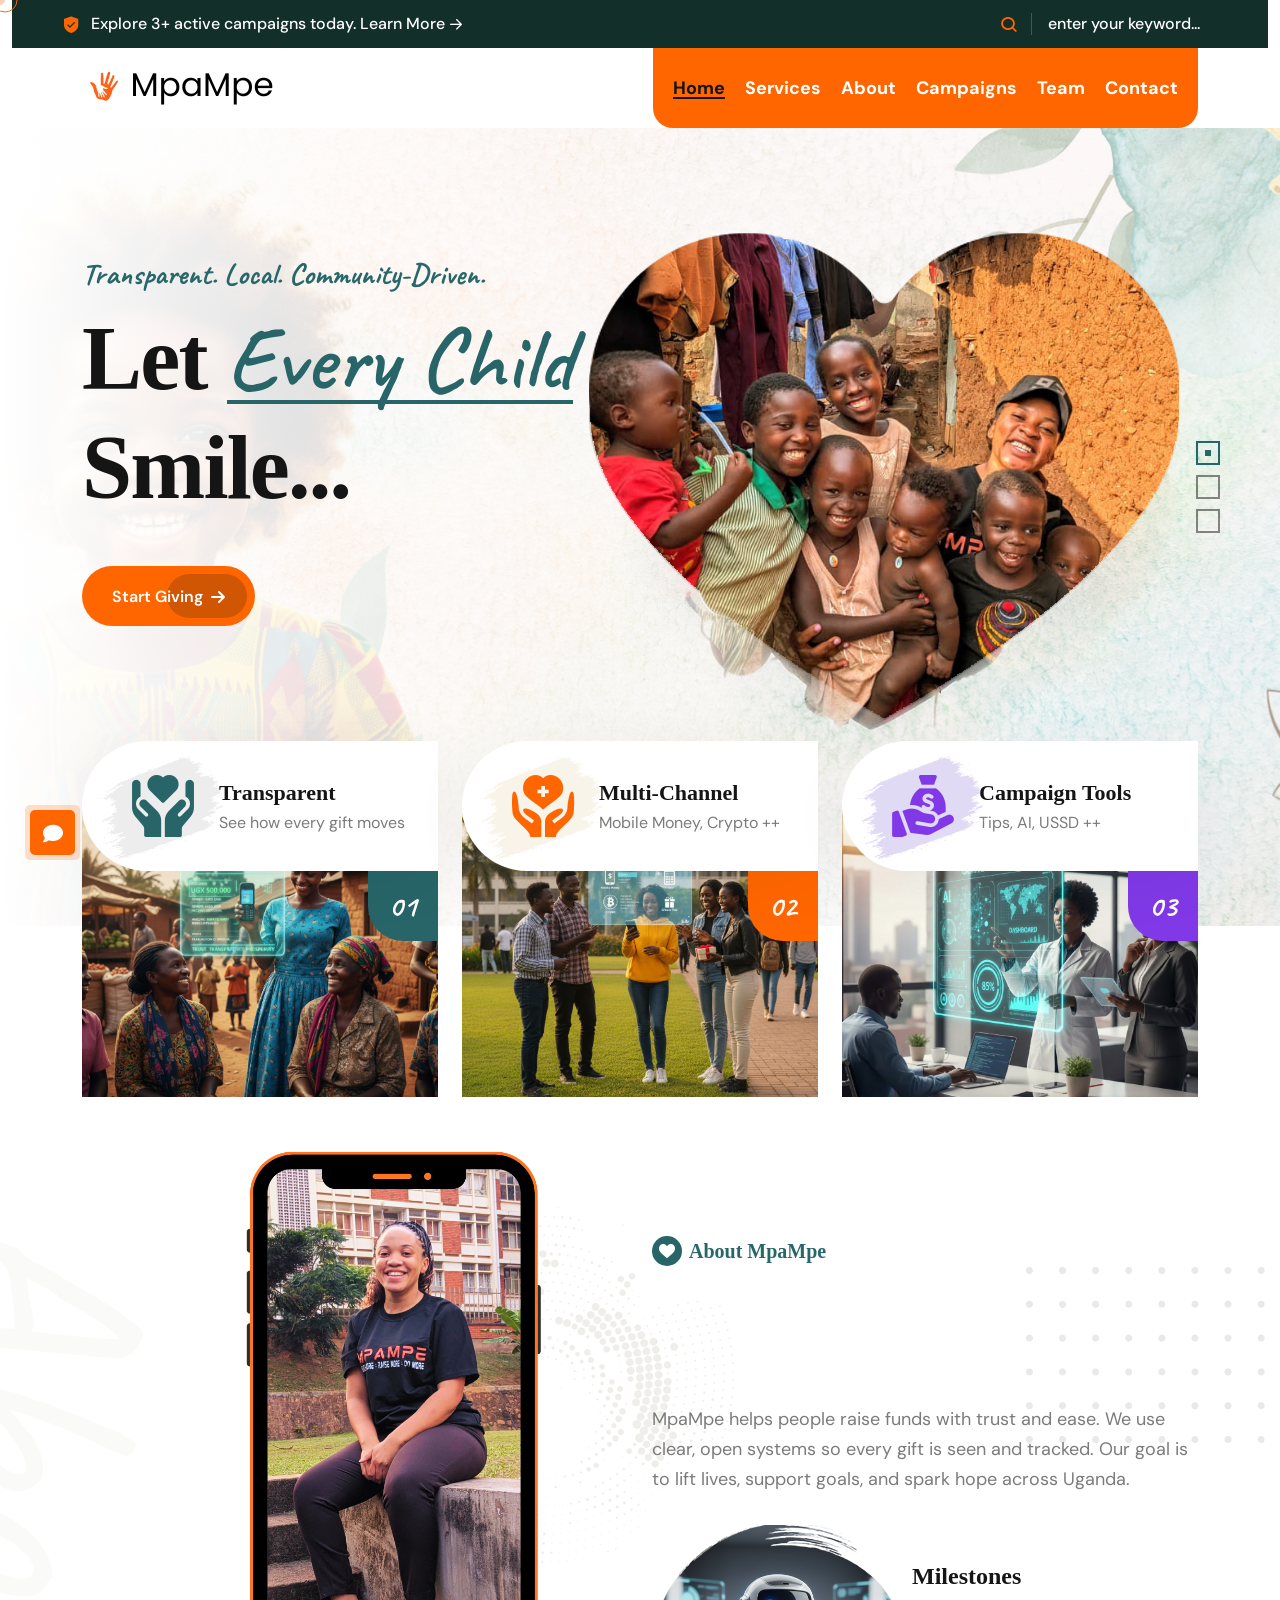
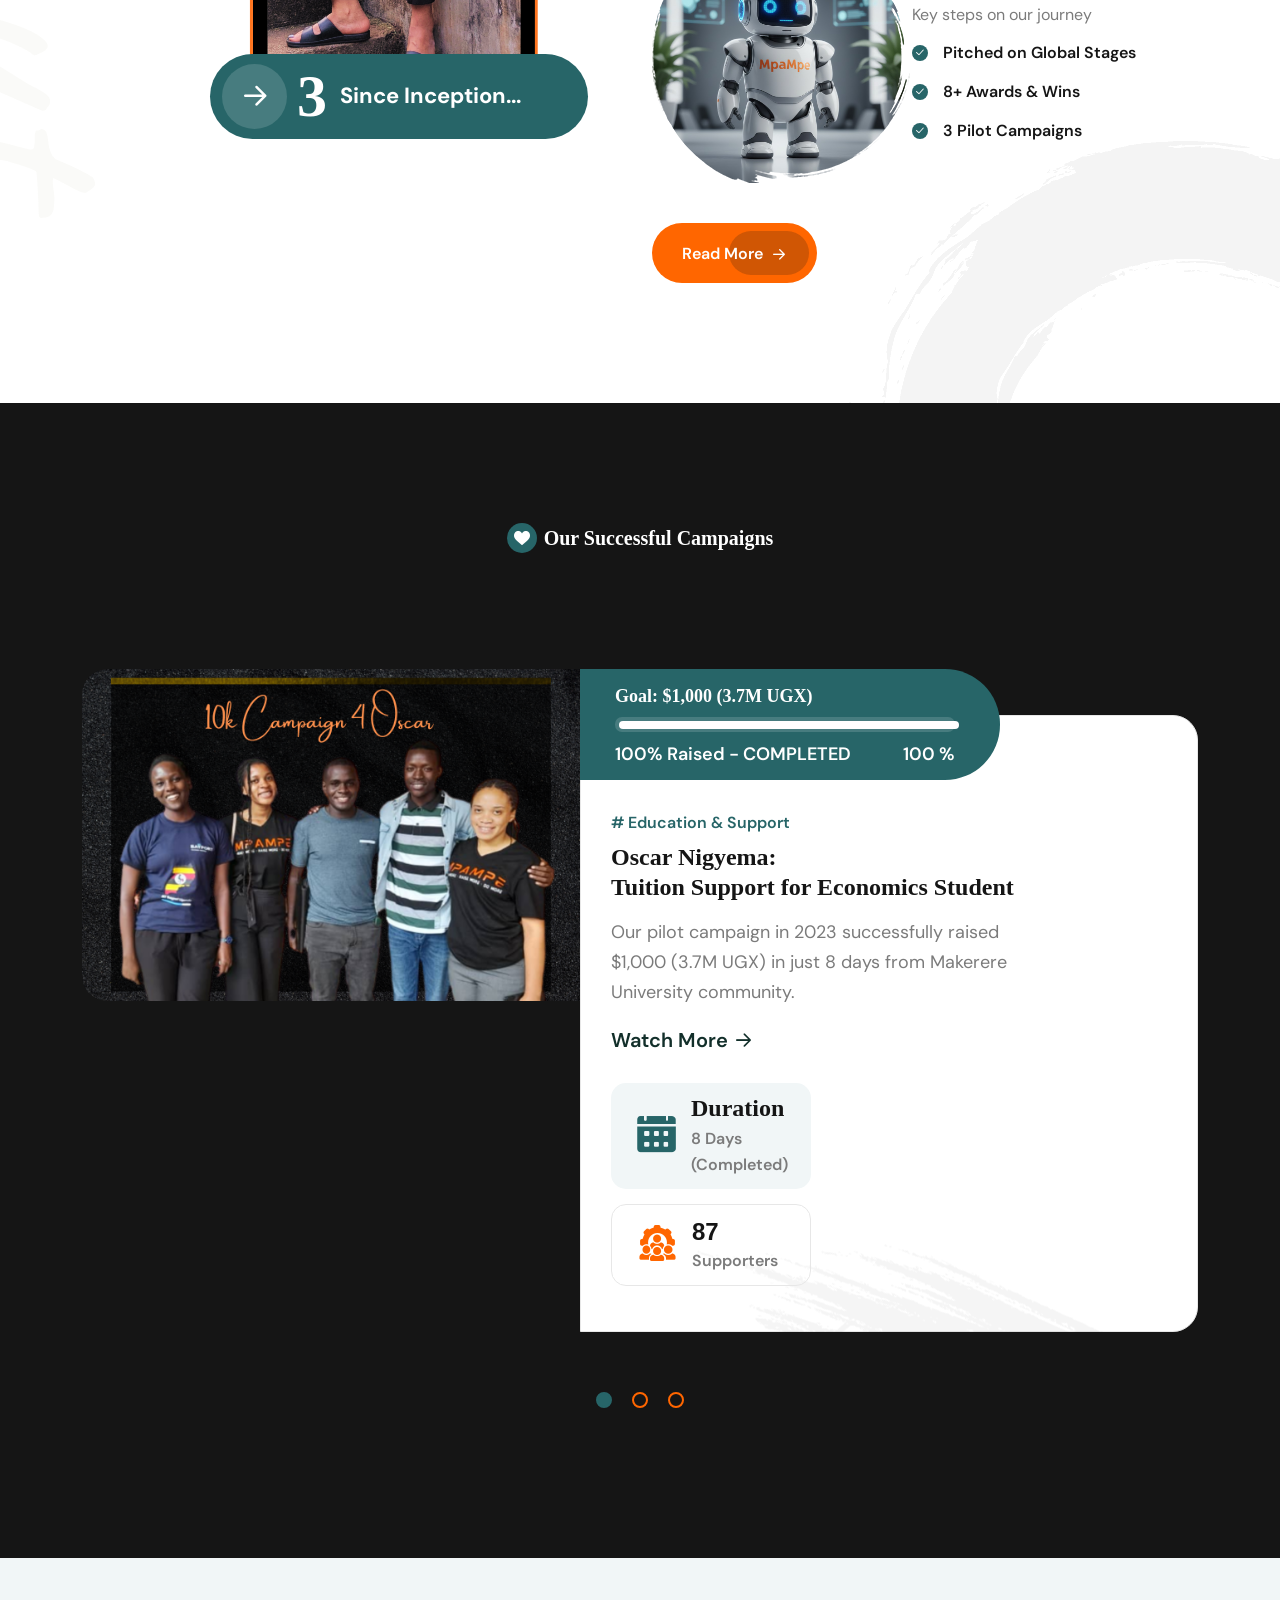
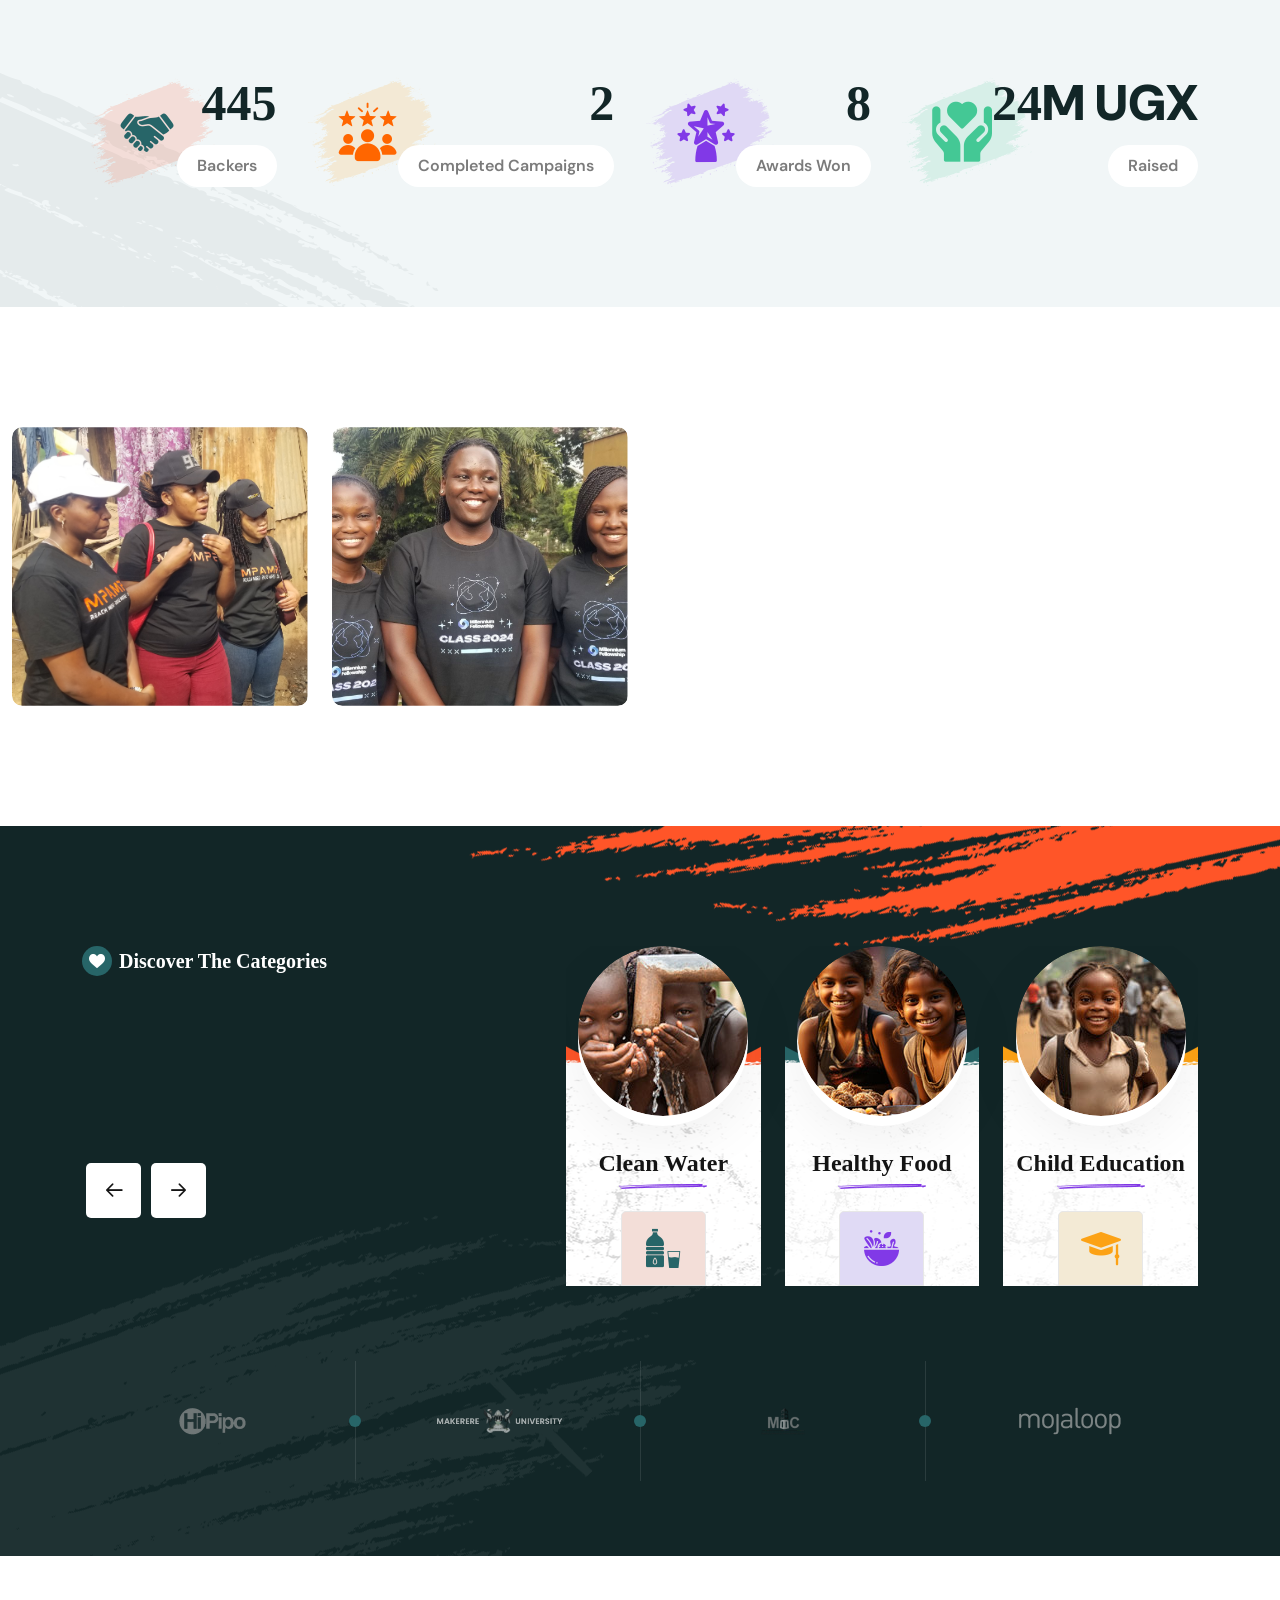
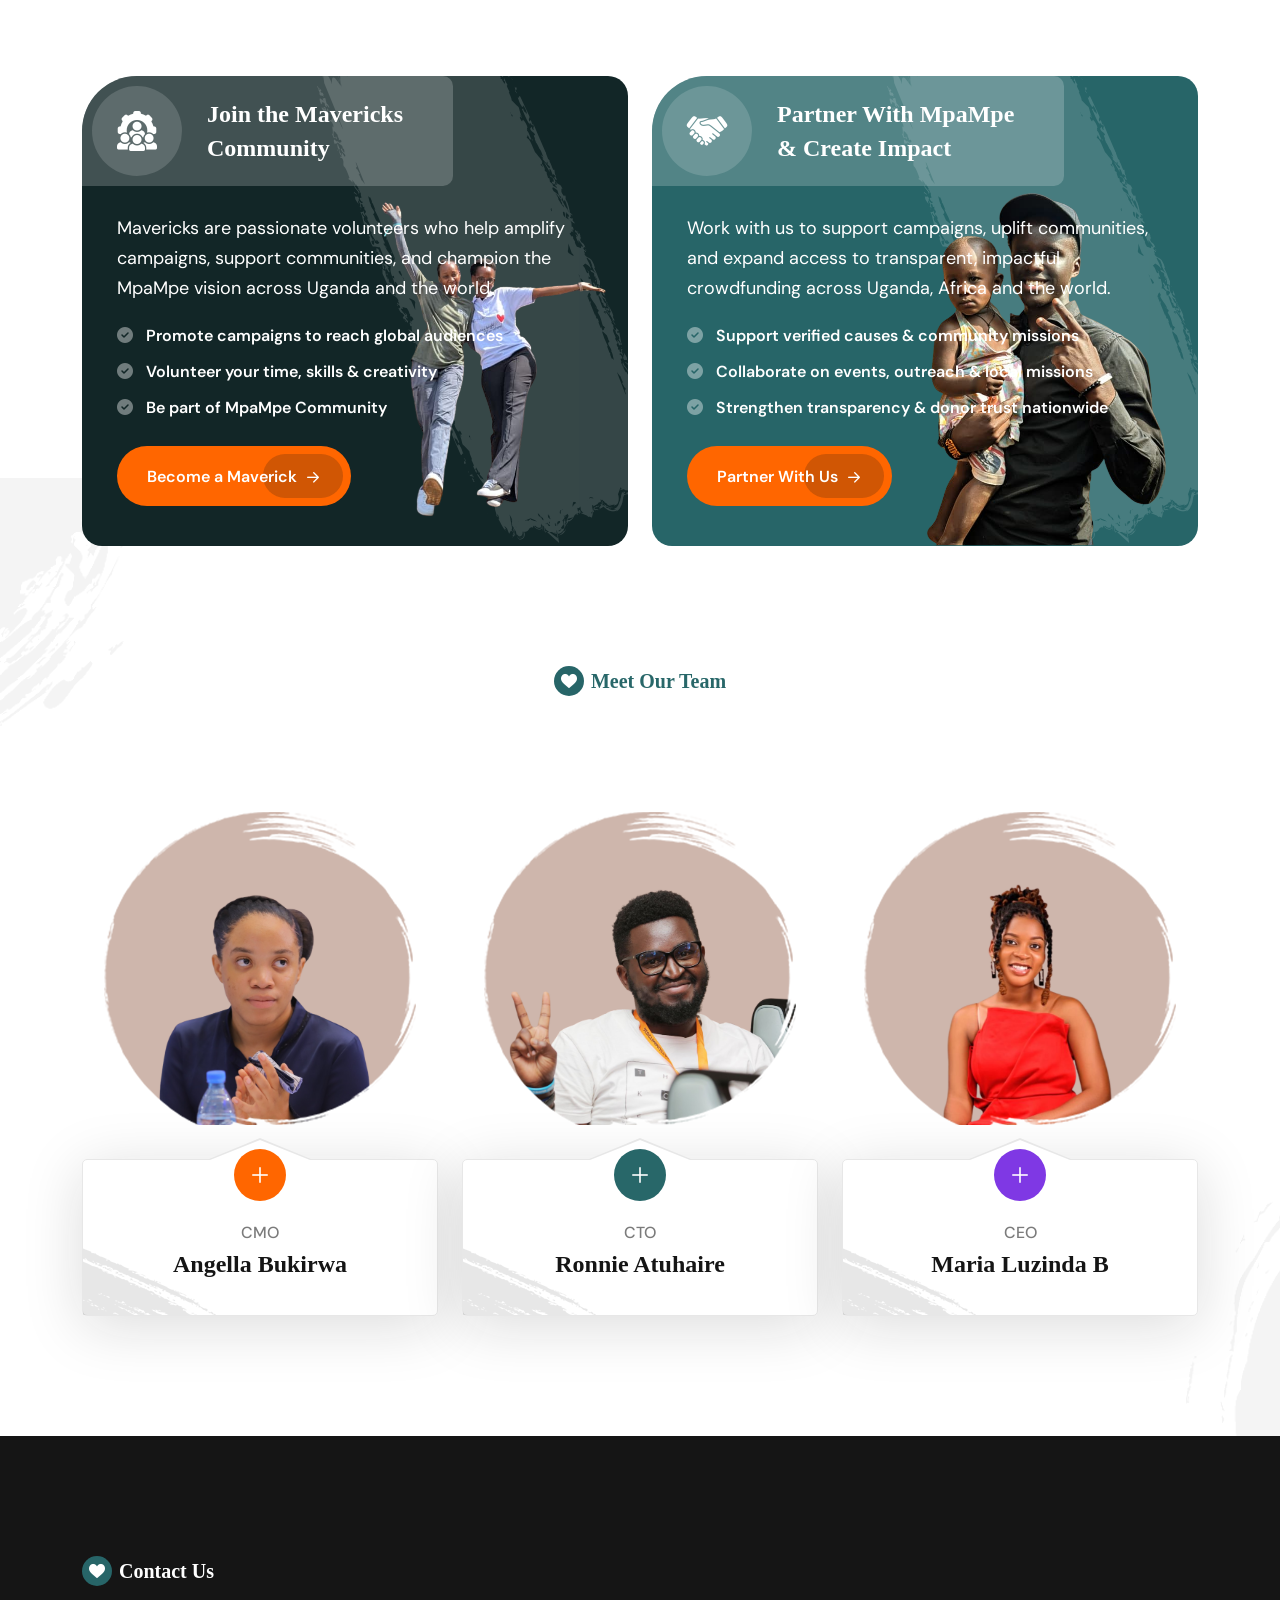
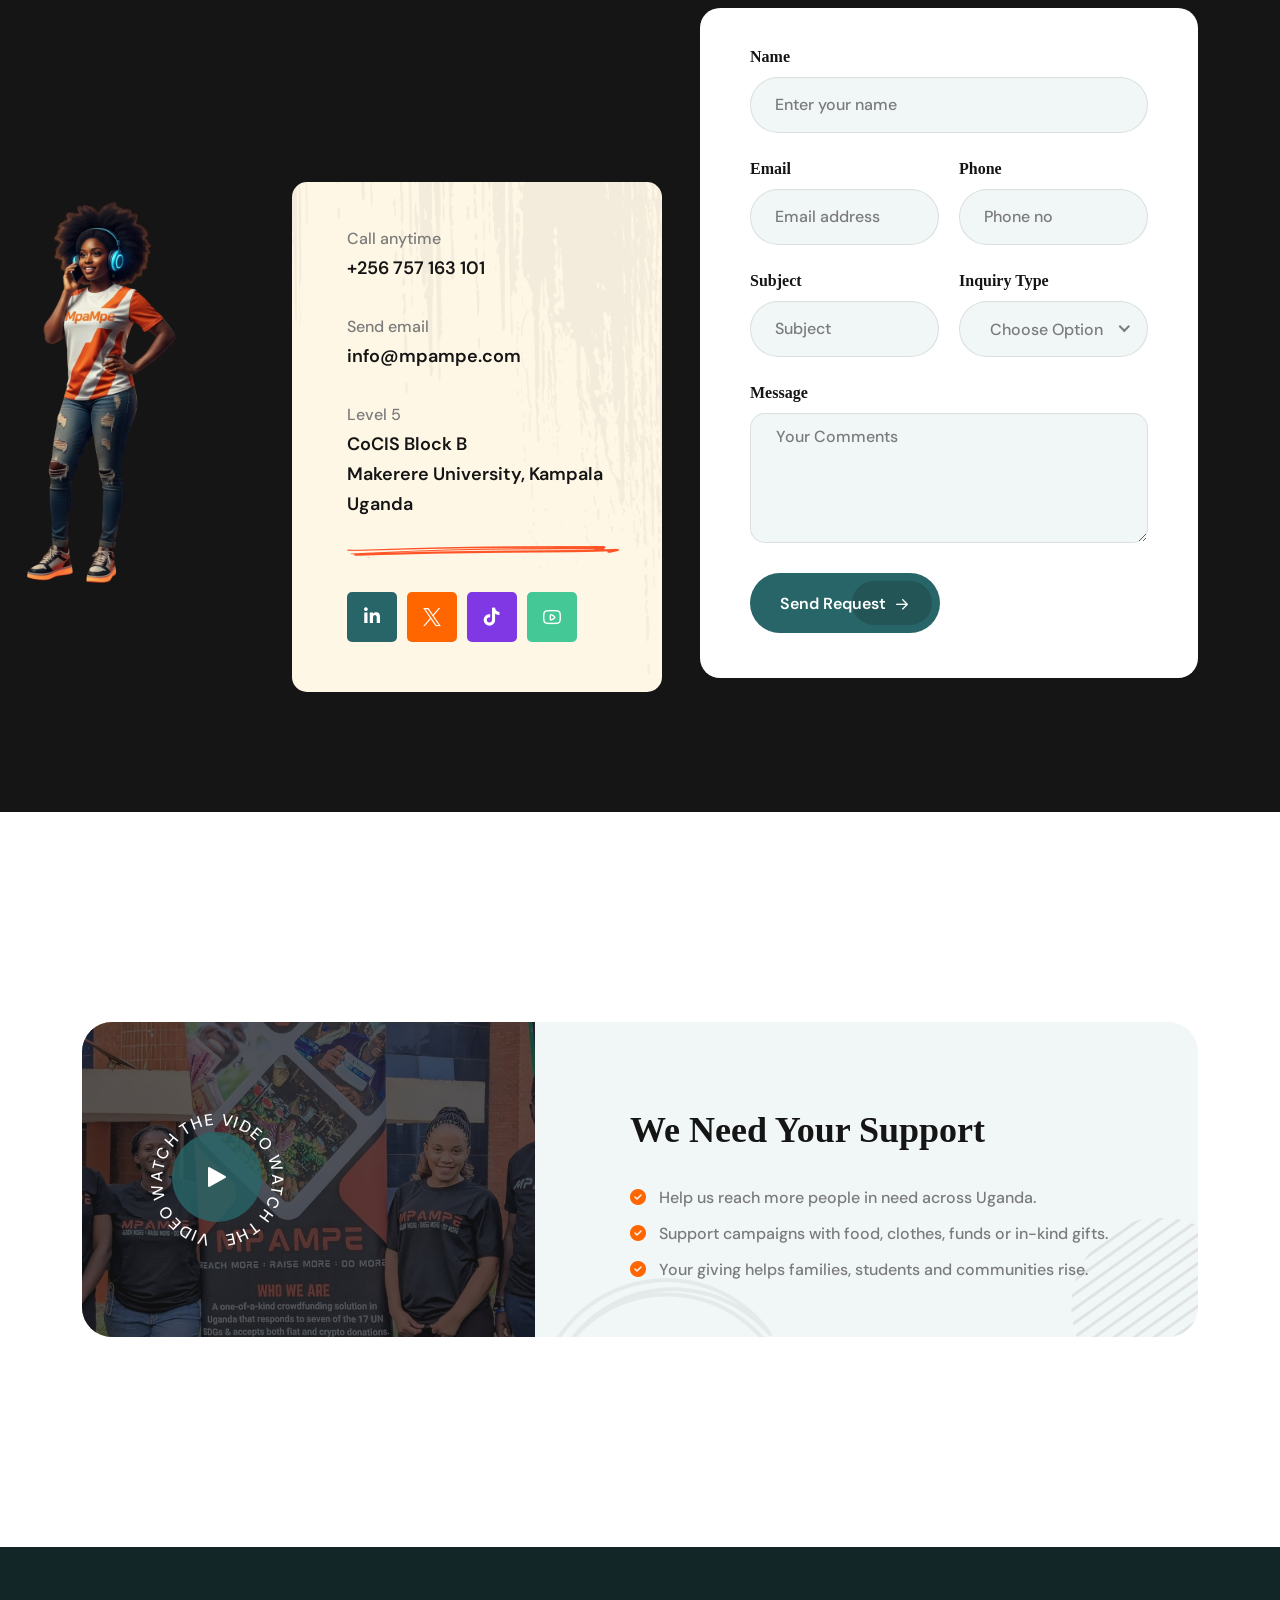
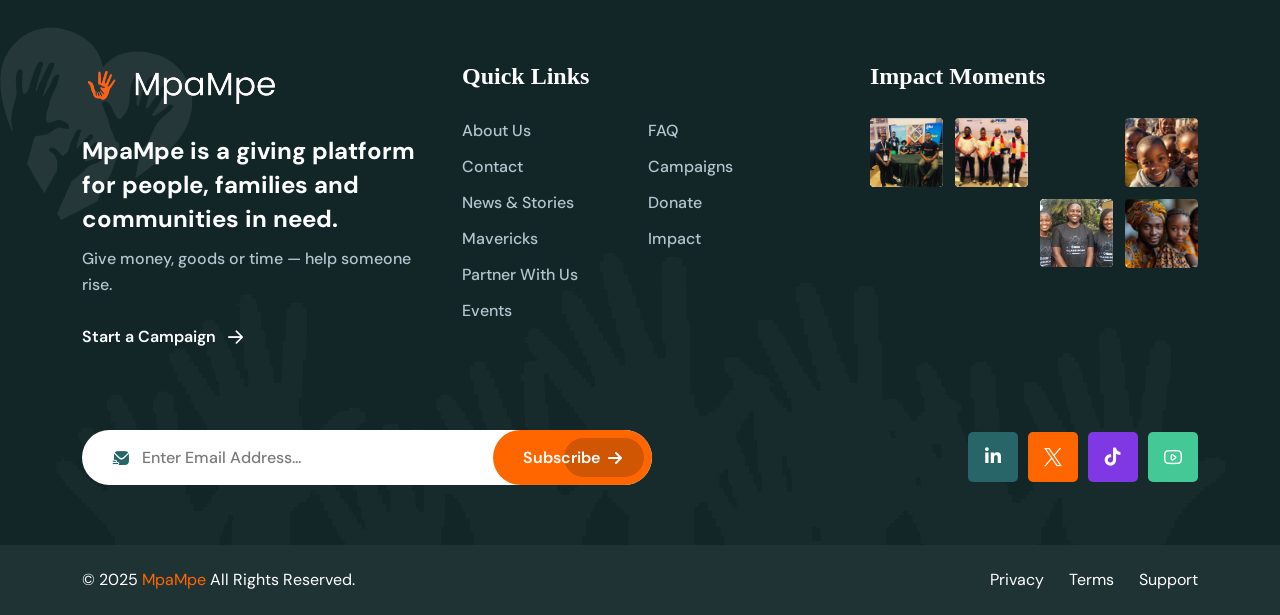
==== index.html @ 23bc5f2f "push mpampe1" ====
<!DOCTYPE html><html lang="en"><head>
    <meta charset="UTF-8">
    <meta name="viewport" content="width=device-width, initial-scale=1.0">
    <title>MpaMpe || Reach More || Raise More || Do More </title>
    <!-- favicons Icons -->
    <link rel="apple-touch-icon" sizes="180x180" href="images/apple-touch-icon.png">
    <link rel="icon" type="image/png" sizes="32x32" href="images/favicon-32x32.png">
    <link rel="icon" type="image/png" sizes="16x16" href="images/favicon-16x16.png">
    <link rel="manifest" href="#/assets/images/favicons/site.webmanifest">
    <meta name="description" content="MpaMpe Crowdfunding platform ">

    <!-- fonts -->
    <link rel="preconnect" href="https://fonts.googleapis.com">
    <link rel="preconnect" href="https://fonts.gstatic.com" crossorigin="">
    <link href="https://fonts.googleapis.com/css2?family=DM+Sans:ital,opsz,wght@0,9..40,100..1000;1,9..40,100..1000&display=swap" rel="stylesheet">
    <link href="https://fonts.googleapis.com/css2?family=Caveat:wght@400..700&display=swap" rel="stylesheet">


    <link rel="stylesheet" href="css/bootstrap.min.css">
    <link rel="stylesheet" href="css/animate.min.css">
    <link rel="stylesheet" href="css/custom-animate.css">
    <link rel="stylesheet" href="css/swiper.min.css">
    <link rel="stylesheet" href="css/font-awesome-all.css">
    <link rel="stylesheet" href="css/jarallax.css">
    <link rel="stylesheet" href="css/jquery.magnific-popup.css">
    <link rel="stylesheet" href="css/odometer.min.css">
    <link rel="stylesheet" href="css/flaticon.css">
    <link rel="stylesheet" href="css/owl.carousel.min.css">
    <link rel="stylesheet" href="css/owl.theme.default.min.css">
    <link rel="stylesheet" href="css/nice-select.css">
    <link rel="stylesheet" href="css/jquery-ui.css">
    <link rel="stylesheet" href="css/vegas.min.css">
    <link rel="stylesheet" href="css/aos.css">
    <link rel="stylesheet" href="https://cdnjs.cloudflare.com/ajax/libs/font-awesome/6.5.0/css/all.min.css">



    <link rel="stylesheet" href="css/slider.css">
    <link rel="stylesheet" href="css/footer.css">
    <link rel="stylesheet" href="css/about.css">
    <link rel="stylesheet" href="css/services.css">
    <link rel="stylesheet" href="css/case.css">
    <link rel="stylesheet" href="css/donars.css">
    <link rel="stylesheet" href="css/benefits.css">
    <link rel="stylesheet" href="css/event.css">
    <link rel="stylesheet" href="css/video.css">
    <link rel="stylesheet" href="css/team.css">
    <link rel="stylesheet" href="css/testimonial.css">
    <link rel="stylesheet" href="css/blog.css">
    <link rel="stylesheet" href="css/get-app.css">
    <link rel="stylesheet" href="css/feature.css">
    <link rel="stylesheet" href="css/faq.css">
    <link rel="stylesheet" href="css/helping-hand.css">
    <link rel="stylesheet" href="css/gallery.css">
    <link rel="stylesheet" href="css/donate.css">
    <link rel="stylesheet" href="css/brand.css">
    <link rel="stylesheet" href="css/join-one.css">


    
        <link rel="stylesheet" href="css/counter.css">
    <link rel="stylesheet" href="css/welcome-charity.css">
    <link rel="stylesheet" href="css/contact.css">
    <link rel="stylesheet" href="css/pricing.css">
    <link rel="stylesheet" href="css/need-help.css">
    <link rel="stylesheet" href="css/color-2.css">


    <!-- template styles -->
    <link rel="stylesheet" href="css/style.css">
    <link rel="stylesheet" href="css/responsive.css">


    
    </head>

<body class="custom-cursor">

    <div class="custom-cursor__cursor"></div>
    <div class="custom-cursor__cursor-two"></div>

    <div class="preloader">
        <div class="preloader__image"></div>
    </div>
    <!-- /.preloader -->
    <div class="chat-icon"><button type="button" class="chat-toggler"><i class="fa fa-comment"></i></button></div>
<!--Chat Popup-->
<div id="chat-popup" class="chat-popup">
    <div class="popup-inner">
        <div class="close-chat"><i class="fa fa-times"></i></div>
        <div class="chat-form">
            <p>Please fill out the form below and we will get back to you as soon as possible.</p>
            <form action="assets/inc/sendemail.php" method="POST" class="contact-form-validated">
                <div class="form-group">
                    <input type="text" name="name" placeholder="Your Name" required="">
                </div>
                <div class="form-group">
                    <input type="email" name="email" placeholder="Your Email" required="">
                </div>
                <div class="form-group">
                    <textarea name="message" placeholder="Your Text"></textarea>
                </div>
                <div class="form-group message-btn">
                    <button type="submit" class="thm-btn">
                        Submit Now
                        <span class="icon-arrow-right"></span>
                        <i></i>
                    </button>
                </div>
                <div class="result"></div>
            </form>
        </div>
    </div>
</div>

    <div class="page-wrapper">
        <header class="main-header-three">
    <div class="main-header-three__top">
        <div class="container">
            <div class="main-header-three__top-inner">
                <div class="main-header-three__top-icon-box">
                    <div class="main-header-three__top-icon">
                        <span class="icon-shield"></span>
                    </div>
                  <p class="main-header-three__top-icon-text count-box">
                    Explore <span class="count-text" data-stop="3" data-speed="1500"></span>+  
                    active campaigns today.  
                    <a href="https://linktr.ee/mpampe" target="_blank" rel="noopener noreferrer">Learn More <i class="icon-arrow-right"></i></a>
                </p>

                </div>
                <div class="main-header-three__contact">
                    <div class="main-header-three__contact-icon">
                        <span class="icon-headphone"></span>
                    </div>
                    <div class="main-header-three__contact-text">
                        <a href="tel:01254875"> <span>Talk to Us:</span> (+256) 757 163 101 [or]
                            info@mpampe.com</a>
                    </div>
                </div>
                <div class="main-header-three__search-box">
                    <form action="#" class="main-header-three__search">
                        <div class="main-header-three__search-input">
                            <input type="search" placeholder="enter your keyword...">
                            <button type="submit"><span class="icon-magnifying-glass"></span></button>
                        </div>
                    </form>
                </div>
            </div>
        </div>
    </div>
    <nav class="main-menu main-menu-three">
        <div class="main-menu-three__wrapper">
            <div class="container">
                <div class="main-menu-three__wrapper-inner">
                    <div class="main-menu-three__logo">
                        <a href="#"><img src="images/logo-1.png" alt=""></a>
                    </div>
                    <div class="main-menu-three__left">
                        <div class="main-menu-three__main-menu-box">
                            <a href="#" class="mobile-nav__toggler"><i class="fa fa-bars"></i></a>
                            <ul class="main-menu__list one-page-scroll-menu">
                                <li class="megamenu scrollToLink">
                                    <a href="#home">Home </a>
                                </li>
                                <li class="scrollToLink">
                                    <a href="#services">Services</a>
                                </li>
                                <li class="scrollToLink">
                                    <a href="#about">About</a>
                                </li>
                                <li class="scrollToLink">
                                    <a href="#donations">Campaigns</a>
                                </li>
                                <li class="scrollToLink">
                                    <a href="#team">Team</a>
                                </li>
                                <li class="scrollToLink">
                                    <a href="#contact">Contact</a>
                                </li>
                                <!-- <li class="scrollToLink">
                                    <a href="#blog">Blog</a>
                                </li> -->
                            </ul>
                        </div>
                    </div>
                </div>
            </div>
        </div>
    </nav>
</header>

<div class="stricky-header stricked-menu main-menu main-menu-three">
    <div class="sticky-header__content"></div><!-- /.sticky-header__content -->
</div><!-- /.stricky-header -->

        
    <!-- Main Slider Two Start -->
    <section class="main-slider-three" id="home">
        <div class="main-slider-three__main-bg" style="background-image: url(images/main-slider-three-main-bg.png);"></div>
        <div class="main-slider-three__carousel owl-carousel owl-theme">
            <div class="item">
                <div class="main-slider-three__img-box">
                    <div class="main-slider-three__img">
                        <img src="images/main-slider-three-img-1-3.svg" alt="">
                    </div>
                    <div class="main-slider-three__shape-2 float-bob-y">
                        <img src="images/main-slider-three-shape-2.png" alt="">
                    </div>
                </div>
                <div class="main-slider-three__shape-1">
                    <img src="images/main-slider-three-shape-1.png" alt="" class="img-bounce">
                </div>
                <div class="container">
                    <div class="main-slider-three__content">
                        <div class="main-slider-three__sub-title-box">
                            <h5 class="main-slider-three__sub-title">Transparent. Local. Community-Driven.</h5>
                        </div>

                        <h2 class="main-slider-three__title">
                            Let <span>Every Child</span> <br> Smile...
                        </h2>

                        <div class="main-slider-three__btn-box">
                            <a href="#donations" class="main-slider-three__btn thm-btn">
                                Start Giving
                                <span class="fas fa-arrow-right"></span>
                                <i></i>
                            </a>
                        </div>
                    </div>
                </div>

            </div>

            <div class="item">
                <div class="main-slider-three__img-box">
                    <div class="main-slider-three__img">
                        <img src="images/main-slider-three-img-1-1.svg" alt="">
                    </div>
                    <div class="main-slider-three__shape-2 float-bob-y">
                        <img src="images/main-slider-three-shape-2.png" alt="">
                    </div>
                </div>
                <div class="main-slider-three__shape-1">
                    <img src="images/main-slider-three-shape-1.png" alt="" class="img-bounce">
                </div>
                <div class="container">
                <div class="main-slider-three__content">
                    <div class="main-slider-three__sub-title-box">
                        <h5 class="main-slider-three__sub-title">Give with trust</h5>
                    </div>

                    <h2 class="main-slider-three__title">
                        Support <span>local</span> <br> families...
                    </h2>

                    <div class="main-slider-three__btn-box">
                        <a href="#donations" class="main-slider-three__btn thm-btn">
                            Donate Now
                            <span class="fas fa-arrow-right"></span>
                            <i></i>
                        </a>
                    </div>
                </div>
            </div>

            </div>

            <div class="item">
                <div class="main-slider-three__img-box">
                    <div class="main-slider-three__img">
                        <img src="images/main-slider-three-img-1-2.svg" alt="">
                    </div>
                    <div class="main-slider-three__shape-2 float-bob-y">
                        <img src="images/main-slider-three-shape-2.png" alt="">
                    </div>
                </div>
                <div class="main-slider-three__shape-1">
                    <img src="images/main-slider-three-shape-1.png" alt="" class="img-bounce">
                </div>
                <div class="container">
                <div class="main-slider-three__content">
                    <div class="main-slider-three__sub-title-box">
                        <h5 class="main-slider-three__sub-title">Give with care</h5>
                    </div>

                    <h2 class="main-slider-three__title">
                        Lift <span>lives</span> <br> in need...
                    </h2>

                    <div class="main-slider-three__btn-box">
                        <a href="#donations" class="main-slider-three__btn thm-btn">
                            Donate Now
                            <span class="fas fa-arrow-right"></span>
                            <i></i>
                        </a>
                    </div>
                </div>
            </div>

            </div>

        </div>
    </section>
    <!--Main Slider Two End -->


    <!--Feature-three Start -->
<section class="feature-three" id="services">
    <div class="container">
        <ul class="row list-unstyled">

            <!--Feature-three Single Start -->
            <li class="col-xl-4 col-lg-6 wow fadeInLeft" data-wow-delay="100ms">
                <div class="feature-three__single">
                    <div class="feature-three__content-box">
                        <div class="feature-three__icon">
                            <span class="icon-humanitarian"></span>
                            <div class="feature-three__icon-shape-1">
                                <img src="images/feature-three-icon-shape-1.png" alt="">
                            </div>
                        </div>
                        <div class="feature-three__icon-content">
                            <h4 class="feature-three__title">
                                <a href="#/crowdfunding">Transparent</a>
                            </h4>
                            <p class="feature-three__text">See how every gift moves</p>
                        </div>
                    </div>
                    <div class="feature-three__img">
                        <img src="images/feature-three-1-1.png" alt="">
                        <div class="feature-three__count"></div>
                    </div>
                </div>
            </li>
            <!--Feature-three Single End -->

            <!--Feature-three Single Start -->
            <li class="col-xl-4 col-lg-6 wow fadeInUp" data-wow-delay="200ms">
                <div class="feature-three__single">
                    <div class="feature-three__content-box">
                        <div class="feature-three__icon">
                            <span class="icon-healthcare"></span>
                            <div class="feature-three__icon-shape-1">
                                <img src="images/feature-three-icon-shape-2.png" alt="">
                            </div>
                        </div>
                        <div class="feature-three__icon-content">
                            <h4 class="feature-three__title">
                                <a href="#/multi-donations">Multi-Channel</a>
                            </h4>
                            <p class="feature-three__text">Mobile Money, Crypto ++</p>
                        </div>
                    </div>
                    <div class="feature-three__img">
                        <img src="images/feature-three-1-2.png" alt="">
                        <div class="feature-three__count"></div>
                    </div>
                </div>
            </li>
            <!--Feature-three Single End -->

            <!--Feature-three Single Start -->
            <li class="col-xl-4 col-lg-6 wow fadeInRight" data-wow-delay="300ms">
                <div class="feature-three__single">
                    <div class="feature-three__content-box">
                        <div class="feature-three__icon">
                            <span class="icon-bonus"></span>
                            <div class="feature-three__icon-shape-1">
                                <img src="images/feature-three-icon-shape-3.png" alt="">
                            </div>
                        </div>
                        <div class="feature-three__icon-content">
                            <h4 class="feature-three__title">
                                <a href="#/support-tools">Campaign Tools</a>
                            </h4>
                            <p class="feature-three__text">Tips, AI, USSD ++</p>
                        </div>
                    </div>
                    <div class="feature-three__img">
                        <img src="images/feature-three-1-3.png" alt="">
                        <div class="feature-three__count"></div>
                    </div>
                </div>
            </li>
            <!--Feature-three Single End -->

        </ul>
    </div>
</section>
<!--Feature-three End -->

    <!--Feature-three End -->

    <!--About Three Start -->
<section class="about-three" id="about">
    <div class="about-three__shape-4 float-bob-y">
        <img src="images/about-three-shape-4.png" alt="">
    </div>
    <div class="container">
        <div class="row">
            <div class="col-xl-6 wow slideInLeft" data-wow-delay="100ms" data-wow-duration="2500ms">
                <div class="about-three__left">
                    <div class="about-three__big-text">About</div>
                    <div class="about-three__img-box">
                        <div class="about-three__img">
                            <img src="images/about-three-img-1.png" alt="">
                        </div>
                        <div class="about-three__experience">
                            <div class="about-three__experience-icon">
                                <span class="icon-arrow-right"></span>
                            </div>
                            <div class="about-three__experience-count-box count-box">
                                <h3 class="count-text" data-stop="3" data-speed="1500">00</h3>
                                <p class="about-three__experience-text">Since Inception...</p>
                            </div>
                        </div>
                        <div class="about-three__shape-2">
                            <img src="images/about-three-shape-2.png" alt="">
                        </div>
                        <div class="about-three__shape-3 rotate-me">
                            <img src="images/about-three-shape-3.png" alt="">
                        </div>
                    </div>
                </div>
            </div>

            <div class="col-xl-6">
                <div class="about-three__right">
                    <div class="section-title section-title-two text-left sec-title-animation animation-style2">
                        <div class="section-title__tagline-box">
                            <div class="section-title__tagline-icon">
                                <i class="icon-like"></i>
                            </div>
                            <span class="section-title__tagline">About MpaMpe</span>
                        </div>
                        <h2 class="section-title__title title-animation">
                            We make giving simple, open and fair
                        </h2>
                    </div>

                    <p class="about-three__text">
                        MpaMpe helps people raise funds with trust and ease. We use clear, open systems so every gift is seen and tracked. Our goal is to lift lives, support goals, and spark hope across Uganda.
                    </p>

                    <div class="about-three__history">
                        <div class="about-three__history-img">
                            <img src="images/about-three-history-img1.jpg" alt="">
                        </div>
                        <div class="about-three__history-content">
                            <h5 class="about-three__history-title">Milestones</h5>
                            <p class="about-three__history-text">Key steps on our journey</p>

                            <ul class="list-unstyled about-three__history-points">
                                <li>
                                    <div class="icon"><span class="icon-check"></span></div>
                                    <div class="text"><p>Pitched on Global Stages</p></div>
                                </li>

                                <li>
                                    <div class="icon"><span class="icon-check"></span></div>
                                    <div class="text"><p>8+ Awards & Wins</p></div>
                                </li>

                                <li>
                                    <div class="icon"><span class="icon-check"></span></div>
                                    <div class="text"><p>3 Pilot Campaigns</p></div>
                                </li>
                            </ul>
                        </div>
                    </div>

                    <div class="about-three__btn-box">
                        <a href="https://linktr.ee/mpampe" class="about-three__btn thm-btn" target="_blank" rel="noopener noreferrer">
                            Read More<span class="icon-arrow-right"></span><i></i>
                        </a>
                    </div>
                </div>
            </div>

        </div>
    </div>
</section>
<!--About Three End -->
<!--Case Three Start -->
<section class="case-three" id="donations">
    <div class="container">
        <div class="section-title section-title-two text-center sec-title-animation animation-style1">
            <div class="section-title__tagline-box">
                <div class="section-title__tagline-icon">
                    <i class="icon-like"></i>
                </div>
                <span class="section-title__tagline">Our Successful Campaigns</span>
            </div>
            <h2 class="section-title__title title-animation">Join Our Mission of Impact</h2>
        </div>
        <div class="case-three__carousel owl-theme owl-carousel">
            <!-- Campaign 1: Oscar Nigyema -->
            <div class="item">
                <div class="case-three__single">
                    <div class="row">
                        <div class="col-xl-6 col-lg-6">
                            <div class="case-three__img-box">
                                <div class="case-three__img">
                                    <img src="images/case-3-1.png" alt="Oscar Nigyema - Education Support">
                                </div>
                            </div>
                        </div>
                        <div class="col-xl-6 col-lg-6">
                            <div class="case-three__content-box">
                                <div class="case-three__progress-box">
                                    <h4 class="case-three__progress-goal">Goal: $1,000 (3.7M UGX)</h4>
                                    <div class="case-three__progress-levels">
                                        <!--Skill Box Start-->
                                        <div class="progress-box">
                                            <div class="inner count-box">
                                                <div class="bar">
                                                    <div class="bar-innner">
                                                        <div class="skill-percent">
                                                            <span class="count-text" data-speed="3000" data-stop="100">0</span>
                                                            <span class="percent">%</span>
                                                        </div>
                                                        <div class="bar-fill" data-percent="100">
                                                        </div>
                                                    </div>
                                                </div>
                                            </div>
                                        </div>
                                        <!--Skill Box End-->
                                    </div>
                                    <p class="case-three__progress-raised">100% Raised - COMPLETED</p>
                                </div>
                                <div class="case-three__content">
                                    <div class="case-three__shpae-1">
                                        <img src="images/case-three-shape-1.png" alt="">
                                    </div>
                                    <p class="case-three__tag"><a href="#/donate-now"># Education & 
                                        Support</a></p>
                                    <h3 class="case-three__title"><a href="#/donate-now">Oscar Nigyema:<br>
                                        Tuition Support for Economics Student</a></h3>
                                    <p class="case-three__text">Our pilot campaign in 2023 successfully raised <br>
                                        $1,000 (3.7M UGX) in just 8 days from Makerere <br> University 
                                        community. </p>
                                    <a href="https://www.youtube.com/watch?v=fbus6frL04Q" class="case-three__btn" target="_blank" rel="noopener noreferrer">Watch More <span class="icon-arrow-right"></span> </a>
                                    <ul class="case-three__days-and-count list-unstyled">
                                        <li>
                                            <div class="icon">
                                                <span class="icon-calendar"></span>
                                            </div>
                                            <div class="content">
                                                <h3>Duration</h3>
                                                <p>8 Days (Completed)</p>
                                            </div>
                                        </li>
                                        <li>
                                            <div class="icon">
                                                <span class="icon-team"></span>
                                            </div>
                                            <div class="content">
                                                <h3><span class="odometer" data-count="87">00</span><span> </span>
                                                </h3>
                                                <p>Supporters</p>
                                            </div>
                                        </li>
                                    </ul>
                                </div>
                            </div>
                        </div>
                    </div>
                </div>
            </div>
            
            <!-- Campaign 2: Joel Mugisha -->
            <div class="item">
                <div class="case-three__single">
                    <div class="row">
                        <div class="col-xl-6 col-lg-6">
                            <div class="case-three__img-box">
                                <div class="case-three__img">
                                    <img src="images/case-3-2.png" alt="Joel Mugisha - Heart Surgery">
                                </div>
                            </div>
                        </div>
                        <div class="col-xl-6 col-lg-6">
                            <div class="case-three__content-box">
                                <div class="case-three__progress-box">
                                    <h4 class="case-three__progress-goal">Goal: $5,500 (20.2M UGX)</h4>
                                    <div class="case-three__progress-levels">
                                        <!--Skill Box Start-->
                                        <div class="progress-box">
                                            <div class="inner count-box">
                                                <div class="bar">
                                                    <div class="bar-innner">
                                                        <div class="skill-percent">
                                                            <span class="count-text" data-speed="3000" data-stop="100">0</span>
                                                            <span class="percent">%</span>
                                                        </div>
                                                        <div class="bar-fill" data-percent="100">
                                                        </div>
                                                    </div>
                                                </div>
                                            </div>
                                        </div>
                                        <!--Skill Box End-->
                                    </div>
                                    <p class="case-three__progress-raised">100% Raised - COMPLETED</p>
                                </div>
                                <div class="case-three__content">
                                    <div class="case-three__shpae-1">
                                        <img src="images/case-three-shape-1.png" alt="">
                                    </div>
                                    <p class="case-three__tag"><a href="#/donate-now"># Healthcare & 
                                        Emergency</a></p>
                                    <h3 class="case-three__title"><a href="#/donate-now">Joel Mugisha:<br>
                                        Life-Saving Heart Surgery</a></h3>
                                    <p class="case-three__text">In October 2024, we raised $5,500 USD (20.2M UGX) <br> 
                                        for a mechanical engineering student's heart surgery <br>, uniting 
                                        320 donors for this critical cause.</p>
                                    <a href="https://www.linkedin.com/posts/mpampe_10hearts4joel-togetherwecan-mpampe-activity-7286696050592014336-m-8K?utm_source=share&utm_medium=member_desktop&rcm=ACoAABl3cqIB403Y_HmUUiTbw_XBkKQa5KJtONA" class="case-three__btn" target="_blank" rel="noopener noreferrer">Read More <span class="icon-arrow-right"></span> </a>
                                    <ul class="case-three__days-and-count list-unstyled">
                                        <li>
                                            <div class="icon">
                                                <span class="icon-calendar"></span>
                                            </div>
                                            <div class="content">
                                                <h3>Year</h3>
                                                <p>Completed</p>
                                            </div>
                                        </li>
                                        <li>
                                            <div class="icon">
                                                <span class="icon-team"></span>
                                            </div>
                                            <div class="content">
                                                <h3><span class="odometer" data-count="320">00</span><span> </span>
                                                </h3>
                                                <p>Supporters</p>
                                            </div>
                                        </li>
                                    </ul>
                                </div>
                            </div>
                        </div>
                    </div>
                </div>
            </div>
            
            <!-- Campaign 3: MpaMpe Xmas Mission -->
            <div class="item">
                <div class="case-three__single">
                    <div class="row">
                        <div class="col-xl-6 col-lg-6">
                            <div class="case-three__img-box">
                                <div class="case-three__img">
                                    <img src="images/case-3-3.png" alt="MpaMpe Xmas Mission">
                                </div>
                            </div>
                        </div>
                        <div class="col-xl-6 col-lg-6">
                            <div class="case-three__content-box">
                                <div class="case-three__progress-box">
                                    <h4 class="case-three__progress-goal">Goal: 1M UGX ($270)</h4>
                                    <div class="case-three__progress-levels">
                                        <!--Skill Box Start-->
                                        <div class="progress-box">
                                            <div class="inner count-box">
                                                <div class="bar">
                                                    <div class="bar-innner">
                                                        <div class="skill-percent">
                                                            <span class="count-text" data-speed="3000" data-stop="45">0</span>
                                                            <span class="percent">%</span>
                                                        </div>
                                                        <div class="bar-fill" data-percent="45">
                                                        </div>
                                                    </div>
                                                </div>
                                            </div>
                                        </div>
                                        <!--Skill Box End-->
                                    </div>
                                    <p class="case-three__progress-raised">ACTIVE</p>
                                </div>
                                <div class="case-three__content">
                                    <div class="case-three__shpae-1">
                                        <img src="images/case-three-shape-1.png" alt="">
                                    </div>
                                    <p class="case-three__tag"><a href="#/donate-now"># Community & 
                                        Celebration</a></p>
                                    <h3 class="case-three__title"><a href="#/donate-now">MpaMpe Xmas Mission:<br>
                                        Bringing Christmas to Makerere Kivulu</a></h3>
                                    <p class="case-three__text">Join us in spreading holiday cheer! <br> Our 2025 
                                        Christmas campaign aims to bring<br> joy to Makerere Kivulu residents. 
                                        </p>
                                    <a href="https://tinyurl.com/ugmxm" class="case-three__btn" target="_blank" rel="noopener noreferrer">Donate Now <span class="icon-arrow-right"></span> </a>
                                    <ul class="case-three__days-and-count list-unstyled">
                                        <li>
                                            <div class="icon">
                                                <span class="icon-calendar"></span>
                                            </div>
                                            <div class="content">
                                                <h3>Year</h3>
                                                <p>2025 (Active)</p>
                                            </div>
                                        </li>
                                        <li>
                                            <div class="icon">
                                                <span class="icon-team"></span>
                                            </div>
                                            <div class="content">
                                                <h3><span class="odometer" data-count="9">00</span><span> </span>
                                                </h3>
                                                <p>Supporters</p>
                                            </div>
                                        </li>
                                    </ul>
                                </div>
                            </div>
                        </div>
                    </div>
                </div>
            </div>
        </div>
    </div>
</section>
<!--Case Three End -->

    <!--Counter One Start -->
    <section class="counter-one">
        <div class="counter-one__shape-1 float-bob-y">
            <img src="images/counter-one-shape-1.png" alt="">
        </div>
        <div class="container">
            <ul class="list-unstyled counter-one__list">
                <li class="wow fadeInLeft" data-wow-delay="100ms">
                    <div class="counter-one__single">
                        <div class="counter-one__icon">
                            <span class="icon-handshake"></span>
                            <div class="counter-one__icon-shape-1">
                                <img src="images/counter-one-icon-shape-1.png" alt="">
                            </div>
                        </div>
                        <div class="counter-one__content">
                            <div class="counter-one__content-count count-box">
                                <h3 class="count-text" data-stop="445" data-speed="1500">00</h3>
                            </div>
                            <p class="counter-one__text">Backers</p>
                        </div>
                    </div>
                </li>
                <li class="wow fadeInLeft" data-wow-delay="300ms">
                    <div class="counter-one__single">
                        <div class="counter-one__icon">
                            <span class="icon-costumer"></span>
                            <div class="counter-one__icon-shape-1">
                                <img src="images/counter-one-icon-shape-2.png" alt="">
                            </div>
                        </div>
                        <div class="counter-one__content">
                            <div class="counter-one__content-count count-box">
                                <h3 class="count-text" data-stop="2" data-speed="1500">00</h3>
                            </div>
                            <p class="counter-one__text">Completed Campaigns</p>
                        </div>
                    </div>
                </li>
                <li class="wow fadeInRight" data-wow-delay="100ms">
                    <div class="counter-one__single">
                        <div class="counter-one__icon">
                            <span class="icon-trophy"></span>
                            <div class="counter-one__icon-shape-1">
                                <img src="images/counter-one-icon-shape-3.png" alt="">
                            </div>
                        </div>
                        <div class="counter-one__content">
                            <div class="counter-one__content-count count-box">
                                <h3 class="count-text" data-stop="8" data-speed="1500">00</h3>
                            </div>
                            <p class="counter-one__text">Awards Won</p>
                        </div>
                    </div>
                </li>
                <li class="wow fadeInRight" data-wow-delay="300ms">
                    <div class="counter-one__single">
                        <div class="counter-one__icon">
                            <span class="icon-humanitarian"></span>
                            <div class="counter-one__icon-shape-1">
                                <img src="images/counter-one-icon-shape-4.png" alt="">
                            </div>
                        </div>
                        <div class="counter-one__content">
                            <div class="counter-one__content-count count-box">
                                <h3 class="count-text" data-stop="24" data-speed="1500">00</h3>
                                <span> M UGX</span>
                            </div>
                            <p class="counter-one__text">Raised</p>
                        </div>
                    </div>
                </li>
            </ul>
        </div>
    </section>
    <!--Counter One End -->


    <!--Gallery One Start -->
    <section class="gallery-one gallery-two">
        <div class="container">
            <div class="gallery-one__carousel owl-theme owl-carousel">
                <div class="item">
                    <div class="gallery-one__single">
                        <div class="gallery-one__img">
                            <img src="images/gallery/1.svg" alt="">
                            <div class="gallery-one__arrow">
                                <a href="images/gallery/1.svg" class="img-popup"><span class="icon-arrow-right"></span></a>
                            </div>
                            <div class="gallery-one__shape-1">
                                <img src="images/gallery-one-shape-1.png" alt="">
                            </div>
                        </div>
                    </div>
                </div>
                <div class="item">
                    <div class="gallery-one__single">
                        <div class="gallery-one__img">
                            <img src="images/gallery/2.svg" alt="">
                            <div class="gallery-one__arrow">
                                <a href="images/gallery/2.svg" class="img-popup"><span class="icon-arrow-right"></span></a>
                            </div>
                            <div class="gallery-one__shape-1">
                                <img src="images/gallery-one-shape-1.png" alt="">
                            </div>
                        </div>
                    </div>
                </div>
                <div class="item">
                    <div class="gallery-one__single">
                        <div class="gallery-one__img">
                            <img src="images/gallery/3.svg" alt="">
                            <div class="gallery-one__arrow">
                                <a href="images/gallery/3.svg" class="img-popup"><span class="icon-arrow-right"></span></a>
                            </div>
                            <div class="gallery-one__shape-1">
                                <img src="images/gallery-one-shape-1.png" alt="">
                            </div>
                        </div>
                    </div>
                </div>
                <div class="item">
                    <div class="gallery-one__single">
                        <div class="gallery-one__img">
                            <img src="images/gallery/4.svg" alt="">
                            <div class="gallery-one__arrow">
                                <a href="images/gallery/4.svg" class="img-popup"><span class="icon-arrow-right"></span></a>
                            </div>
                            <div class="gallery-one__shape-1">
                                <img src="images/gallery-one-shape-1.png" alt="">
                            </div>
                        </div>
                    </div>
                </div>
                <div class="item">
                    <div class="gallery-one__single">
                        <div class="gallery-one__img">
                            <img src="images/gallery/5.svg" alt="">
                            <div class="gallery-one__arrow">
                                <a href="images/gallery/5.svg" class="img-popup"><span class="icon-arrow-right"></span></a>
                            </div>
                            <div class="gallery-one__shape-1">
                                <img src="images/gallery-one-shape-1.png" alt="">
                            </div>
                        </div>
                    </div>
                </div>
                <div class="item">
                    <div class="gallery-one__single">
                        <div class="gallery-one__img">
                            <img src="images/gallery/6.svg" alt="">
                            <div class="gallery-one__arrow">
                                <a href="images/gallery/6.svg" class="img-popup"><span class="icon-arrow-right"></span></a>
                            </div>
                            <div class="gallery-one__shape-1">
                                <img src="images/gallery-one-shape-1.png" alt="">
                            </div>
                        </div>
                    </div>
                </div>
                <div class="item">
                    <div class="gallery-one__single">
                        <div class="gallery-one__img">
                            <img src="images/gallery/7.svg" alt="">
                            <div class="gallery-one__arrow">
                                <a href="images/gallery/7.svg" class="img-popup"><span class="icon-arrow-right"></span></a>
                            </div>
                            <div class="gallery-one__shape-1">
                                <img src="images/gallery-one-shape-1.png" alt="">
                            </div>
                        </div>
                    </div>
                </div>
                <div class="item">
                    <div class="gallery-one__single">
                        <div class="gallery-one__img">
                            <img src="images/gallery/8.svg" alt="">
                            <div class="gallery-one__arrow">
                                <a href="images/gallery/8.svg" class="img-popup"><span class="icon-arrow-right"></span></a>
                            </div>
                            <div class="gallery-one__shape-1">
                                <img src="images/gallery-one-shape-1.png" alt="">
                            </div>
                        </div>
                    </div>
                </div>
                <div class="item">
                    <div class="gallery-one__single">
                        <div class="gallery-one__img">
                            <img src="images/gallery/9.svg" alt="">
                            <div class="gallery-one__arrow">
                                <a href="images/gallery/9.svg" class="img-popup"><span class="icon-arrow-right"></span></a>
                            </div>
                            <div class="gallery-one__shape-1">
                                <img src="images/gallery-one-shape-1.png" alt="">
                            </div>
                        </div>
                    </div>
                </div>
                <div class="item">
                    <div class="gallery-one__single">
                        <div class="gallery-one__img">
                            <img src="images/gallery/10.svg" alt="">
                            <div class="gallery-one__arrow">
                                <a href="images/gallery/10.svg" class="img-popup"><span class="icon-arrow-right"></span></a>
                            </div>
                            <div class="gallery-one__shape-1">
                                <img src="images/gallery-one-shape-1.png" alt="">
                            </div>
                        </div>
                    </div>
                </div>
            </div>
        </div>
    </section>
    <!--Gallery One End -->

    <!--Welcome Charity Start -->
    <section class="welcome-charity">
        <div class="welcome-charity__bg jarallax" data-jarallax="" data-speed="0.05" data-imgposition="50% 0%" style="background-image: url(images/welcome-charity-bg.jpg);"></div>
        <div class="welcome-charity__shape-1 float-bob-y">
            <img src="images/welcome-charity-shape-1.png" alt="">
        </div>
        <div class="welcome-charity__shape-2 float-bob-x">
            <img src="images/welcome-charity-shape-2.png" alt="">
        </div>
        <div class="container">
            <div class="row">
                <div class="col-xl-4">
                    <div class="welcome-charity__left">
                        <div class="section-title section-title-two text-left sec-title-animation animation-style2">
                            <div class="section-title__tagline-box">
                                <div class="section-title__tagline-icon">
                                    <i class="icon-like"></i>
                                </div>
                                <span class="section-title__tagline">Discover the Categories</span>
                            </div>
                            <h2 class="section-title__title title-animation">Reach More:<br>
                                 Raise More: <br>
                                Do More!
                            </h2>
                        </div>
                    </div>
                </div>
                <div class="col-xl-8">
                    <div class="welcome-charity__right">
                        <div class="welcome-charity__carousel owl-theme owl-carousel">
                            <!--Welcome Charity Single Start -->
                            <div class="item">
                                <div class="welcome-charity__single">
                                    <div class="welcome-charity__img-box">
                                        <div class="welcome-charity__img">
                                            <img src="images/welcome-charity-1-1.jpg" alt="">
                                        </div>
                                    </div>
                                    <div class="welcome-charity__content">
                                        <div class="welcome-charity__content-shape-1" style="background-image: url(images/welcome-charity-content-shape-1.png);">
                                        </div>
                                        <div class="welcome-charity__title-box">
                                            <h3 class="welcome-charity__title"><a href="#/pure-water">Clean
                                                    Water</a></h3>
                                            <div class="welcome-charity__title-shape-1">
                                                <img src="images/welcome-charity-title-shape-1.png" alt="">
                                            </div>
                                            <div class="welcome-charity__title-shape-2">
                                                <img src="images/welcome-charity-title-shape-2.png" alt="">
                                            </div>
                                        </div>
                                        <div class="welcome-charity__icon">
                                            <span class="icon-mineral-water"></span>
                                        </div>
                                    </div>
                                </div>
                            </div>
                            <!--Welcome Charity Single End -->
                            <!--Welcome Charity Single Start -->
                            <div class="item">
                                <div class="welcome-charity__single">
                                    <div class="welcome-charity__img-box">
                                        <div class="welcome-charity__img">
                                            <img src="images/welcome-charity-1-2.jpg" alt="">
                                        </div>
                                    </div>
                                    <div class="welcome-charity__content">
                                        <div class="welcome-charity__content-shape-1" style="background-image: url(images/welcome-charity-content-shape-2.png);">
                                        </div>
                                        <div class="welcome-charity__title-box">
                                            <h3 class="welcome-charity__title"><a href="#/medical-care">Healthy
                                                    Food</a></h3>
                                            <div class="welcome-charity__title-shape-1">
                                                <img src="images/welcome-charity-title-shape-1.png" alt="">
                                            </div>
                                            <div class="welcome-charity__title-shape-2">
                                                <img src="images/welcome-charity-title-shape-2.png" alt="">
                                            </div>
                                        </div>
                                        <div class="welcome-charity__icon welcome-charity__icon--two">
                                            <span class="icon-salad"></span>
                                        </div>
                                    </div>
                                </div>
                            </div>
                            <!--Welcome Charity Single End -->
                            <!--Welcome Charity Single Start -->
                            <div class="item">
                                <div class="welcome-charity__single">
                                    <div class="welcome-charity__img-box">
                                        <div class="welcome-charity__img">
                                            <img src="images/welcome-charity-1-3.jpg" alt="">
                                        </div>
                                    </div>
                                    <div class="welcome-charity__content">
                                        <div class="welcome-charity__content-shape-1" style="background-image: url(images/welcome-charity-content-shape-3.png);">
                                        </div>
                                        <div class="welcome-charity__title-box">
                                            <h3 class="welcome-charity__title"><a href="#/kids-education">Child
                                                    Education</a></h3>
                                            <div class="welcome-charity__title-shape-1">
                                                <img src="images/welcome-charity-title-shape-1.png" alt="">
                                            </div>
                                            <div class="welcome-charity__title-shape-2">
                                                <img src="images/welcome-charity-title-shape-2.png" alt="">
                                            </div>
                                        </div>
                                        <div class="welcome-charity__icon welcome-charity__icon--three">
                                            <span class="icon-mortarboard"></span>
                                        </div>
                                    </div>
                                </div>
                            </div>
                            <!--Welcome Charity Single End -->
                            <!--Welcome Charity Single Start -->
                            <div class="item">
                                <div class="welcome-charity__single">
                                    <div class="welcome-charity__img-box">
                                        <div class="welcome-charity__img">
                                            <img src="images/welcome-charity-1-1.jpg" alt="">
                                        </div>
                                    </div>
                                    <div class="welcome-charity__content">
                                        <div class="welcome-charity__content-shape-1" style="background-image: url(images/welcome-charity-content-shape-1.png);">
                                        </div>
                                        <div class="welcome-charity__title-box">
                                            <h3 class="welcome-charity__title"><a href="#/pure-water">Clean
                                                    Water</a></h3>
                                            <div class="welcome-charity__title-shape-1">
                                                <img src="images/welcome-charity-title-shape-1.png" alt="">
                                            </div>
                                            <div class="welcome-charity__title-shape-2">
                                                <img src="images/welcome-charity-title-shape-2.png" alt="">
                                            </div>
                                        </div>
                                        <div class="welcome-charity__icon">
                                            <span class="icon-mineral-water"></span>
                                        </div>
                                    </div>
                                </div>
                            </div>
                            <!--Welcome Charity Single End -->
                            <!--Welcome Charity Single Start -->
                            <div class="item">
                                <div class="welcome-charity__single">
                                    <div class="welcome-charity__img-box">
                                        <div class="welcome-charity__img">
                                            <img src="images/welcome-charity-1-2.jpg" alt="">
                                        </div>
                                    </div>
                                    <div class="welcome-charity__content">
                                        <div class="welcome-charity__content-shape-1" style="background-image: url(images/welcome-charity-content-shape-2.png);">
                                        </div>
                                        <div class="welcome-charity__title-box">
                                            <h3 class="welcome-charity__title"><a href="#/medical-care">Healthy
                                                    Food</a></h3>
                                            <div class="welcome-charity__title-shape-1">
                                                <img src="images/welcome-charity-title-shape-1.png" alt="">
                                            </div>
                                            <div class="welcome-charity__title-shape-2">
                                                <img src="images/welcome-charity-title-shape-2.png" alt="">
                                            </div>
                                        </div>
                                        <div class="welcome-charity__icon welcome-charity__icon--two">
                                            <span class="icon-salad"></span>
                                        </div>
                                    </div>
                                </div>
                            </div>
                            <!--Welcome Charity Single End -->
                            <!--Welcome Charity Single Start -->
                            <div class="item">
                                <div class="welcome-charity__single">
                                    <div class="welcome-charity__img-box">
                                        <div class="welcome-charity__img">
                                            <img src="images/welcome-charity-1-3.jpg" alt="">
                                        </div>
                                    </div>
                                    <div class="welcome-charity__content">
                                        <div class="welcome-charity__content-shape-1" style="background-image: url(images/welcome-charity-content-shape-3.png);">
                                        </div>
                                        <div class="welcome-charity__title-box">
                                            <h3 class="welcome-charity__title"><a href="#/kids-education">Child
                                                    Education</a></h3>
                                            <div class="welcome-charity__title-shape-1">
                                                <img src="images/welcome-charity-title-shape-1.png" alt="">
                                            </div>
                                            <div class="welcome-charity__title-shape-2">
                                                <img src="images/welcome-charity-title-shape-2.png" alt="">
                                            </div>
                                        </div>
                                        <div class="welcome-charity__icon welcome-charity__icon--three">
                                            <span class="icon-mortarboard"></span>
                                        </div>
                                    </div>
                                </div>
                            </div>
                            <!--Welcome Charity Single End -->
                        </div>
                    </div>
                </div>
            </div>
        </div>
        <div class="brand-two">
            <div class="container">
                <div class="brand-two__carousel owl-theme owl-carousel">
                    <!--Brand One Single-->
                    <div class="item">
                        <div class="brand-two__single">
                            <div class="brand-two__img">
                                <img src="images/brandshover/1.png" alt="">
                            </div>
                            <div class="brand-two__img-2">
                                <img src="images/brands/1.png" alt="">
                            </div>
                        </div>
                    </div>
                    <!--Brand One Single-->
                    <div class="item">
                        <div class="brand-two__single">
                            <div class="brand-two__img">
                                <img src="images/brandshover/2.png" alt="">
                            </div>
                            <div class="brand-two__img-2">
                                <img src="images/brands/2.png" alt="">
                            </div>
                        </div>
                    </div>
                    <!--Brand One Single-->
                    <div class="item">
                        <div class="brand-two__single">
                            <div class="brand-two__img">
                                <img src="images/brandshover/3.png" alt="">
                            </div>
                            <div class="brand-two__img-2">
                                <img src="images/brands/3.png" alt="">
                            </div>
                        </div>
                    </div>
                    <!--Brand One Single-->
                    <div class="item">
                        <div class="brand-two__single">
                            <div class="brand-two__img">
                                <img src="images/brandshover/4.png" alt="">
                            </div>
                            <div class="brand-two__img-2">
                                <img src="images/brands/4.png" alt="">
                            </div>
                        </div>
                    </div>
                    <!--Brand One Single-->
                    <div class="item">
                        <div class="brand-two__single">
                            <div class="brand-two__img">
                                <img src="images/brandshover/5.png" alt="">
                            </div>
                            <div class="brand-two__img-2">
                                <img src="images/brands/5.png" alt="">
                            </div>
                        </div>
                    </div>
                </div>
            </div>
        </div>
    </section>
    <!--Welcome Charity End -->

   <!-- MpaMpe Join Section -->
<section class="join-two">
    <div class="container">
        <ul class="row list-unstyled">

            <!-- Become a Maverick -->
            <li class="col-xl-6 wow slideInLeft" data-wow-delay="100ms" data-wow-duration="2500ms">
                <div class="join-two__single">
                    <div class="join-two__shape-1">
                        <img src="images/join-two-shape-1.png" alt="">
                    </div>
                    <div class="join-two__img-1">
                        <img src="images/join-two-img-2.svg" alt="">
                    </div>

                    <div class="join-two__title-box">
                        <div class="icon"><span class="icon-team"></span></div>
                        <div class="join-two__title">
                            <h3><a href="https://forms.gle/vM63TTWh3DmP2KrUA" target="_blank" rel="noopener noreferrer">Join the Mavericks<br> Community</a></h3>
                        </div>
                    </div>

                    <div class="join-two__content">
                        <p class="join-two__text">
                            Mavericks are passionate volunteers who help amplify campaigns,
                            support communities, and champion the MpaMpe vision across Uganda and the world.
                        </p>

                        <ul class="join-two__points list-unstyled">
                            <li>
                                <div class="icon"><span class="fas fa-check-circle"></span></div>
                                <p>Promote campaigns to reach global audiences</p>
                            </li>
                            <li>
                                <div class="icon"><span class="fas fa-check-circle"></span></div>
                                <p>Volunteer your time, skills & creativity</p>
                            </li>
                            <li>
                                <div class="icon"><span class="fas fa-check-circle"></span></div>
                                <p>Be part of MpaMpe Community</p>
                            </li>
                        </ul>

                        <div class="join-two__btn-box">
                            <a href="https://forms.gle/iSn4hyYmmg2AmeDn7" class="join-two__btn thm-btn" target="_blank" rel="noopener noreferrer">
                                Become a Maverick <span class="icon-arrow-right"></span><i></i>
                            </a>
                        </div>
                    </div>
                </div>
            </li>

            <!-- Partner with MpaMpe -->
            <li class="col-xl-6 wow slideInRight" data-wow-delay="100ms" data-wow-duration="2500ms">
                <div class="join-two__single">
                    <div class="join-two__shape-1">
                        <img src="images/join-two-shape-1.png" alt="">
                    </div>
                    <div class="join-two__img-1">
                        <img src="images/join-two-img-1.svg" alt="">
                    </div>

                    <div class="join-two__title-box">
                        <div class="icon"><span class="icon-handshake"></span></div>
                        <div class="join-two__title">
                            <h3><a href="#">Partner With MpaMpe<br> & Create Impact</a></h3>
                        </div>
                    </div>

                    <div class="join-two__content">
                        <p class="join-two__text">
                            Work with us to support campaigns, uplift communities,
                            and expand access to transparent, impactful crowdfunding across Uganda, Africa and the world.
                        </p>

                        <ul class="join-two__points list-unstyled">
                            <li>
                                <div class="icon"><span class="fas fa-check-circle"></span></div>
                                <p>Support verified causes & community missions</p>
                            </li>
                            <li>
                                <div class="icon"><span class="fas fa-check-circle"></span></div>
                                <p>Collaborate on events, outreach & local missions</p>
                            </li>
                            <li>
                                <div class="icon"><span class="fas fa-check-circle"></span></div>
                                <p>Strengthen transparency & donor trust nationwide</p>
                            </li>
                        </ul>

                        <div class="join-two__btn-box">
                            <a href="https://forms.gle/gmS6Qnk685846hpSA" class="join-two__btn-two thm-btn" target="_blank" rel="noopener noreferrer">
                                Partner With Us <span class="icon-arrow-right"></span><i></i>
                            </a>
                        </div>
                    </div>
                </div>
            </li>

        </ul>
    </div>
</section>

    <!--Join Two End -->

    <!--Team Two Start -->
    <section class="team-two" id="team">
        <div class="team-two__bg-shape float-bob-y" style="background-image: url(images/team-two-bg-shape.png);">
        </div>
        <div class="container">
            <div class="section-title section-title-two text-center sec-title-animation animation-style1">
                <div class="section-title__tagline-box">
                    <div class="section-title__tagline-icon">
                        <i class="icon-like"></i>
                    </div>
                    <span class="section-title__tagline">Meet Our Team</span>
                </div>
                <h2 class="section-title__title title-animation">Our Founding Members</h2>
            </div>
            <ul class="row list-unstyled">
                <!--Team Two Single Single Start-->
                <li class="col-xl-4 col-lg-4 wow fadeInLeft" data-wow-delay="100ms">
                    <div class="team-two__single">
                        <div class="team-two__img-box">
                            <div class="team-two__img">
                                <img src="images/team/1.png" alt="">
                            </div>
                        </div>
                        <div class="team-two__content-inner">
                            <div class="team-two__content-bg-color"></div>
                            <div class="team-two__social-box">
                                <div class="team-two__plus">
                                    <span class="icon-plus"></span>
                                </div>
                                <div class="team-two__social-list">
                                    
                                    <a href="https://linktr.ee/mpampe" target="_blank" rel="noopener noreferrer"><span class="icon-youtube-1"></span></a>
                                    <a href="https://ug.linkedin.com/in/angella-bukirwa" target="_blank" rel="noopener noreferrer"><span class="fab fa-linkedin-in"></span></a>
                                    <a href="https://linktr.ee/mpampe" target="_blank" rel="noopener noreferrer"><span class="icon-twitter-sign"></span></a>
                                </div>
                            </div>
                            <div class="team-two__content">
                                <div class="team-two__single-shape-1">
                                    <img src="images/team-two-single-shape-1.png" alt="">
                                </div>
                                <div class="team-two__single-shape-2">
                                    <img src="images/team-two-single-shape-2.png" alt="">
                                </div>
                                <p class="team-two__sub-title">CMO</p>
                                <h3 class="team-two__title"><a href="https://ug.linkedin.com/in/angella-bukirwa" target="_blank" rel="noopener noreferrer">Angella Bukirwa</a></h3>
                            </div>
                        </div>
                    </div>
                </li>
                <!--Team Two Single Single End-->
                <!--Team Two Single Single Start-->
                <li class="col-xl-4 col-lg-4 wow fadeInUp" data-wow-delay="200ms">
                    <div class="team-two__single">
                        <div class="team-two__img-box">
                            <div class="team-two__img">
                                <img src="images/team/2.png" alt="">
                            </div>
                        </div>
                        <div class="team-two__content-inner">
                            <div class="team-two__content-bg-color"></div>
                            <div class="team-two__social-box">
                                <div class="team-two__plus">
                                    <span class="icon-plus"></span>
                                </div>
                                <div class="team-two__social-list">
                                    
                                    <a href="https://linktr.ee/Atuhaire" target="_blank" rel="noopener noreferrer"><span class="icon-youtube-1"></span></a>
                                    <a href="https://www.linkedin.com/in/ronnie-linslay-atuhaire-116108bb/" target="_blank" rel="noopener noreferrer"><span class="fab fa-linkedin-in"></span></a>
                                    <a href="https://twitter.com/AfroBoyUg" target="_blank" rel="noopener noreferrer"><span class="icon-twitter-sign"></span></a>
                                </div>
                            </div>
                            <div class="team-two__content">
                                <div class="team-two__single-shape-1">
                                    <img src="images/team-two-single-shape-1.png" alt="">
                                </div>
                                <div class="team-two__single-shape-2">
                                    <img src="images/team-two-single-shape-2.png" alt="">
                                </div>
                                <p class="team-two__sub-title">CTO</p>
                                <h3 class="team-two__title"><a href="https://linktr.ee/Atuhaire" target="_blank" rel="noopener noreferrer">Ronnie Atuhaire</a></h3>
                            </div>
                        </div>
                    </div>
                </li>
                <!--Team Two Single Single End-->
                <!--Team Two Single Single Start-->
                <li class="col-xl-4 col-lg-4 wow fadeInRight" data-wow-delay="300ms">
                    <div class="team-two__single">
                        <div class="team-two__img-box">
                            <div class="team-two__img">
                                <img src="images/team/3.png" alt="">
                            </div>
                        </div>
                        <div class="team-two__content-inner">
                            <div class="team-two__content-bg-color"></div>
                            <div class="team-two__social-box">
                                <div class="team-two__plus">
                                    <span class="icon-plus"></span>
                                </div>
                                <div class="team-two__social-list">
                                    
                                    <a href="https://linktr.ee/mpampe" target="_blank" rel="noopener noreferrer"><span class="icon-youtube-1"></span></a>
                                    <a href="https://ug.linkedin.com/in/luzinda-mariyah-002414222" target="_blank" rel="noopener noreferrer"><span class="fab fa-linkedin-in"></span></a>
                                    <a href="https://x.com/LuzindaMariyah" target="_blank" rel="noopener noreferrer"><span class="icon-twitter-sign"></span></a>
                                </div>
                            </div>
                            <div class="team-two__content">
                                <div class="team-two__single-shape-1">
                                    <img src="images/team-two-single-shape-1.png" alt="">
                                </div>
                                <div class="team-two__single-shape-2">
                                    <img src="images/team-two-single-shape-2.png" alt="">
                                </div>
                                <p class="team-two__sub-title">CEO</p>
                                <h3 class="team-two__title"><a href="#/Volunteer-details">Maria Luzinda B</a></h3>
                            </div>
                        </div>
                    </div>
                </li>
                <!--Team Two Single Single End-->
            </ul>
        </div>
    </section>
    <!--Team Two End -->

    <!--Contact One Start -->
    <section class="contact-one" id="contact">
        <div class="contact-one__img-1">
            <img src="" alt="">
        </div>
        <div class="container">
            <div class="row">
                <div class="col-xl-6 col-lg-6">
                    <div class="contact-one__left">
                        <div class="section-title section-title-two text-left sec-title-animation animation-style2">
                            <div class="section-title__tagline-box">
                                <div class="section-title__tagline-icon">
                                    <i class="icon-like"></i>
                                </div>
                                <span class="section-title__tagline">Contact Us</span>
                            </div>
                            <h2 class="section-title__title title-animation">
                                <br> Get in touch!
                            </h2>
                        </div>
                        <div class="contact-one__contact-box wow fadeInUp" data-wow-delay="300ms">
                            <div class="contact-one__shape-1 float-bob-x">
                                <img src="images/consvg.svg" alt="">
                            </div>
                            <div class="contact-one__contact-box-bg-shape" style="background-image: url(images/contact-one-contact-box-bg-shape.png);">
                            </div>
                            <ul class="contact-one__contact-list list-unstyled">
                                <li>
                                    <span>Call anytime</span>
                                    <p><a href="tel:+256757163101"> +256 757 163 101</a></p>
                                </li>
                                <li>
                                    <span>Send email</span>
                                    <p><a href="mailto:info@mpampe.com">info@mpampe.com</a></p>
                                </li>
                                <li>
                                    <span>Level 5</span>
                                    <p>CoCIS Block B
                                        <br> Makerere University, Kampala Uganda
                                    </p>
                                </li>
                            </ul>
                            <div class="contact-one__contact-box-shape-1">
                                <img src="images/contact-one-contact-box-shape-1.png" alt="">
                            </div>
                            <ul class="contact-one__social-box list-unstyled">
                        <div class="footer-widget-three__social">
                            <a href="https://www.linkedin.com/in/mpampe-uganda-804414222/"><span class="fab fa-linkedin-in"></span></a>
                            <a href="https://twitter.com/MpaMpeUG"><span class="icon-twitter"></span></a>
                            <a href="https://www.tiktok.com/@mpampe.com?_r=1&_t=ZM-926vEHpYcRM"><span class="fa-brands fa-tiktok"></span></a>
                            <a href="https://www.youtube.com/channel/UC8gsxBsDvO5xN5ZCHRrUIxw?sub_confirmation=1"><span class="icon-youtube"></span></a>
                        </div>
                            </ul>
                        </div>
                    </div>
                </div>
                <div class="col-xl-6 col-lg-6 wow slideInRight" data-wow-delay="100ms" data-wow-duration="2500ms">
                <div class="contact-one__right">

                    <form class="contact-form-validated contact-one__form"
                        action="sendemail.php"
                        method="post" novalidate="novalidate" id="contactForm">

                        <div class="row">

                            <!-- Name -->
                            <div class="col-xl-12">
                                <h3 class="contact-one__input-title">Name</h3>
                                <div class="contact-one__input-box">
                                    <input type="text" name="name" placeholder="Enter your name" required>
                                </div>
                            </div>

                            <!-- Email -->
                            <div class="col-xl-6 col-lg-6">
                                <h3 class="contact-one__input-title">Email</h3>
                                <div class="contact-one__input-box">
                                    <input type="email" name="email" placeholder="Email address" required>
                                </div>
                            </div>

                            <div class="col-xl-6 col-lg-6">
                                <h3 class="contact-one__input-title">Phone</h3>
                                <div class="contact-one__input-box">
                                    <input type="text" name="phone" placeholder="Phone no" required="">
                                </div>
                            </div>

                            <div class="col-xl-6 col-lg-6">
                                <h3 class="contact-one__input-title">Subject</h3>
                                <div class="contact-one__input-box">
                                    <input type="text" name="subject" placeholder="Subject" required="">
                                </div>
                            </div>

                            <div class="col-xl-6 col-lg-6">
                                <h3 class="contact-one__input-title">Inquiry Type</h3>
                                <div class="contact-one__input-box">
                                    <div class="select-box">
                                        <select class="selectmenu wide" name="inquiry_type">
                                            <option selected="">Choose Option</option>
                                            <option>Start a Campaign</option>
                                            <option>Become a Maverick</option>
                                            <option>Partner With Us</option>
                                            <option>Technical Support</option>
                                            <option>General Inquiry</option>
                                        </select>
                                    </div>
                                </div>
                            </div>

                            <!-- Message -->
                            <div class="col-xl-12">
                                <h3 class="contact-one__input-title">Message</h3>
                                <div class="contact-one__input-box text-message-box">
                                    <textarea name="message" placeholder="Your Comments"></textarea>
                                </div>

                                <div class="contact-one__btn-box">
                                    <button type="submit" class="thm-btn contact-one__btn">
                                        Send Request <span class="icon-arrow-right"></span><i></i>
                                    </button>
                                </div>
                            </div>

                        </div>
                    </form>

                    <div class="result"></div>

                </div>
            </div>

            </div>
        </div>
    </section>
    <!--Contact One End -->

    <!--Pricing One Start -->
    <section class="pricing-one">
        
    </section>
    <!--Pricing One End -->

    <!--Need Help Start -->
<section class="need-help">
    <div class="container">
        <div class="need-help__inner">

            <!-- Background + Shapes -->
            <div class="need-help__bg" style="background-image: url(images/need-help-bg.jpg);"></div>
            <div class="need-help__shape-1 rotate-me">
                <img src="images/need-help-shape-1.png" alt="">
            </div>
            <div class="need-help__shape-2 rotate-me">
                <img src="images/need-help-shape-2.png" alt="">
            </div>

            <!-- Video -->
            <!-- <div class="need-help__video-link">
                <a href="https://www.youtube.com/watch?v=b2gDpVeYeDY" class="video-popup">
                    <div class="need-help__video-icon">
                        <span class="icon-play"></span>
                    </div>
                    <div class="need-help__round-text">
                        <div class="need-help__curved-circle">
                            Watch the Video • Watch the Video •
                        </div>
                    </div>
                </a>
            </div> -->

            <div class="need-help__video-link" style="user-select: auto;">
                    <a href="https://www.youtube.com/watch?v=b2gDpVeYeDY" class="video-popup" style="user-select: auto;">
                        <div class="need-help__video-icon" style="user-select: auto;">
                            <span class="icon-play" style="user-select: auto;"></span>
                        </div>
                        <div class="need-help__round-text" style="user-select: auto;">
                            <div class="need-help__curved-circle" style="user-select: auto; position: absolute; height: 145.47px;"><span class="char1" style="position: absolute; left: 50%; margin-left: -0.34375em; transform: rotate(-167.621deg); transform-origin: center 4.5625em;">V</span><span class="char2" style="position: absolute; left: 50%; margin-left: -0.125em; transform: rotate(-158.478deg); transform-origin: center 4.5625em;">i</span><span class="char3" style="position: absolute; left: 50%; margin-left: -0.34375em; transform: rotate(-149.335deg); transform-origin: center 4.5625em;">d</span><span class="char4" style="position: absolute; left: 50%; margin-left: -0.28125em; transform: rotate(-137.144deg); transform-origin: center 4.5625em;">e</span><span class="char5" style="position: absolute; left: 50%; margin-left: -0.375em; transform: rotate(-124.344deg); transform-origin: center 4.5625em;">o</span><span class="char6" style="position: absolute; left: 50%; margin-left: -0.125em; transform: rotate(-114.592deg); transform-origin: center 4.5625em;">&nbsp;</span><span class="char7" style="position: absolute; left: 50%; margin-left: -0.5em; transform: rotate(-103.01deg); transform-origin: center 4.5625em;">W</span><span class="char8" style="position: absolute; left: 50%; margin-left: -0.34375em; transform: rotate(-87.7723deg); transform-origin: center 4.5625em;">a</span><span class="char9" style="position: absolute; left: 50%; margin-left: -0.28125em; transform: rotate(-76.1912deg); transform-origin: center 4.5625em;">t</span><span class="char10" style="position: absolute; left: 50%; margin-left: -0.375em; transform: rotate(-63.3911deg); transform-origin: center 4.5625em;">c</span><span class="char11" style="position: absolute; left: 50%; margin-left: -0.34375em; transform: rotate(-49.3719deg); transform-origin: center 4.5625em;">h</span><span class="char12" style="position: absolute; left: 50%; margin-left: -0.125em; transform: rotate(-40.229deg); transform-origin: center 4.5625em;">&nbsp;</span><span class="char13" style="position: absolute; left: 50%; margin-left: -0.28125em; transform: rotate(-32.3051deg); transform-origin: center 4.5625em;">t</span><span class="char14" style="position: absolute; left: 50%; margin-left: -0.34375em; transform: rotate(-20.1145deg); transform-origin: center 4.5625em;">h</span><span class="char15" style="position: absolute; left: 50%; margin-left: -0.28125em; transform: rotate(-7.92388deg); transform-origin: center 4.5625em;">e</span><span class="char16" style="position: absolute; left: 50%; margin-left: -0.125em; transform: rotate(-5.68434e-14deg); transform-origin: center 4.5625em;">&nbsp;</span><span class="char17" style="position: absolute; left: 50%; margin-left: -0.34375em; transform: rotate(9.14294deg); transform-origin: center 4.5625em;">V</span><span class="char18" style="position: absolute; left: 50%; margin-left: -0.125em; transform: rotate(18.2859deg); transform-origin: center 4.5625em;">i</span><span class="char19" style="position: absolute; left: 50%; margin-left: -0.34375em; transform: rotate(27.4288deg); transform-origin: center 4.5625em;">d</span><span class="char20" style="position: absolute; left: 50%; margin-left: -0.28125em; transform: rotate(39.6194deg); transform-origin: center 4.5625em;">e</span><span class="char21" style="position: absolute; left: 50%; margin-left: -0.375em; transform: rotate(52.4195deg); transform-origin: center 4.5625em;">o</span><span class="char22" style="position: absolute; left: 50%; margin-left: -0.125em; transform: rotate(62.172deg); transform-origin: center 4.5625em;">&nbsp;</span><span class="char23" style="position: absolute; left: 50%; margin-left: -0.5em; transform: rotate(73.7531deg); transform-origin: center 4.5625em;">W</span><span class="char24" style="position: absolute; left: 50%; margin-left: -0.34375em; transform: rotate(88.9913deg); transform-origin: center 4.5625em;">a</span><span class="char25" style="position: absolute; left: 50%; margin-left: -0.28125em; transform: rotate(100.572deg); transform-origin: center 4.5625em;">t</span><span class="char26" style="position: absolute; left: 50%; margin-left: -0.375em; transform: rotate(113.372deg); transform-origin: center 4.5625em;">c</span><span class="char27" style="position: absolute; left: 50%; margin-left: -0.34375em; transform: rotate(127.392deg); transform-origin: center 4.5625em;">h</span><span class="char28" style="position: absolute; left: 50%; margin-left: -0.125em; transform: rotate(136.535deg); transform-origin: center 4.5625em;">&nbsp;</span><span class="char29" style="position: absolute; left: 50%; margin-left: -0.28125em; transform: rotate(144.459deg); transform-origin: center 4.5625em;">t</span><span class="char30" style="position: absolute; left: 50%; margin-left: -0.34375em; transform: rotate(156.649deg); transform-origin: center 4.5625em;">h</span><span class="char31" style="position: absolute; left: 50%; margin-left: -0.28125em; transform: rotate(168.84deg); transform-origin: center 4.5625em;">e</span></div>
                        </div>
                    </a>
                </div>

            <!-- Content -->
            <div class="need-help__points-box">
                <h3 class="need-help__points-title">We Need Your Support</h3>

                <ul class="need-help__points list-unstyled">
                    <li>
                        <div class="icon"><span class="fas fa-check-circle"></span></div>
                        <p>Help us reach more people in need across Uganda.</p>
                    </li>

                    <li>
                        <div class="icon"><span class="fas fa-check-circle"></span></div>
                        <p>Support campaigns with food, clothes, funds or in-kind gifts.</p>
                    </li>

                    <li>
                        <div class="icon"><span class="fas fa-check-circle"></span></div>
                        <p>Your giving helps families, students and communities rise.</p>
                    </li>
                </ul>
            </div>

        </div>
    </div>
</section>

    <!--Need Help End -->

    <!--Blog Three Start -->
    <section class="blog-three" id="blog">
        
    </section>
    <!--Blog Three End -->

    <!--Site Footer Three Start-->
<footer class="site-footer-three">
    <div class="site-footer-three__shape-1 img-bounce">
        <img src="images/site-footer-three-shape-1.png" alt="">
    </div>
    <div class="site-footer-three__shape-2 float-bob-y">
        <img src="images/site-footer-three-shape-2.png" alt="">
    </div>

    <div class="site-footer-three__top">
        <div class="container">
            <div class="site-footer-three__top-inner">
                <div class="row">

                    <!-- ABOUT MPAMPE -->
                    <div class="col-xl-4 col-lg-6 col-md-6 wow fadeInUp" data-wow-delay="100ms">
                        <div class="footer-widget-three__about">
                            <div class="footer-widget-three__about-logo">
                                <a href="#"><img src="images/footer-logo-1.png" alt="MpaMpe Logo"></a>
                            </div>
                            <p class="footer-widget-three__about-text">
                                MpaMpe is a giving platform for people, families and communities in need.
                            </p>
                            <p class="footer-widget-three__about-text-2">
                                Give money, goods or time — help someone rise.
                            </p>
                            <div class="footer-widget-three__btn">
                                <a href="#/campaigns">Start a Campaign <span class="icon-arrow-right"></span></a>
                            </div>
                        </div>
                    </div>

                    <!-- QUICK LINKS -->
                    <div class="col-xl-4 col-lg-6 col-md-6 wow fadeInUp" data-wow-delay="200ms">
                        <div class="footer-widget-three__links">
                            <h4 class="footer-widget-three__title">Quick Links</h4>
                            <div class="footer-widget-three__links-box">

                                <ul class="footer-widget-three__links-list list-unstyled">
                                    <li><a href="#/about">About Us</a></li>
                                    <li><a href="#/contact">Contact</a></li>
                                    <li><a href="#/blog">News & Stories</a></li>
                                    <li><a href="#/mavericks">Mavericks</a></li>
                                    <li><a href="#/partners">Partner With Us</a></li>
                                    <li><a href="#/events">Events</a></li>
                                </ul>

                                <ul class="footer-widget-three__links-list footer-widget-three__links-list-two list-unstyled">
                                    <li><a href="#/faq">FAQ</a></li>
                                    <li><a href="#/campaigns">Campaigns</a></li>
                                    <li><a href="#/donate">Donate</a></li>
                                    <li><a href="#/impact">Impact</a></li>
                                </ul>
                            </div>
                        </div>
                    </div>

                    <!-- GALLERY / IMPACT PHOTOS -->
                    <div class="col-xl-4 col-lg-6 col-md-6 wow fadeInUp" data-wow-delay="300ms">
                        <div class="footer-widget-three__gallery">
                            <h4 class="footer-widget-three__title">Impact Moments</h4>
                            <ul class="footer-widget-three__gallery-list list-unstyled clearfix">
                                <li>
                                    <div class="footer-widget-three__gallery-img">
                                        <img src="images/gallery/6.svg" alt="">
                                        <a href="#"><span class="fas fa-search-plus"></span></a>
                                    </div>
                                </li>
                                <li>
                                    <div class="footer-widget-three__gallery-img">
                                        <img src="images/gallery/9.svg" alt="">
                                        <a href="#"><span class="fas fa-search-plus"></span></a>
                                    </div>
                                </li>
                                <li>
                                    <div class="footer-widget-three__gallery-img">
                                        <img src="images/gallery/3.svg" alt="">
                                        <a href="#"><span class="fas fa-search-plus"></span></a>
                                    </div>
                                </li>
                                <li>
                                    <div class="footer-widget-three__gallery-img">
                                        <img src="images/footer-widget-three-gallery-1-5.jpg" alt="">
                                        <a href="#"><span class="fas fa-search-plus"></span></a>
                                    </div>
                                </li>
                                <li>
                                    <div class="footer-widget-three__gallery-img">
                                        <img src="images/gallery/8.svg" alt="">
                                        <a href="#"><span class="fas fa-search-plus"></span></a>
                                    </div>
                                </li>
                                <li>
                                    <div class="footer-widget-three__gallery-img">
                                        <img src="images/gallery/4.svg" alt="">
                                        <a href="#"><span class="fas fa-search-plus"></span></a>
                                    </div>
                                </li>
                                <li>
                                    <div class="footer-widget-three__gallery-img">
                                        <img src="images/gallery/2.svg" alt="">
                                        <a href="#"><span class="fas fa-search-plus"></span></a>
                                    </div>
                                </li>
                                <li>
                                    <div class="footer-widget-three__gallery-img">
                                        <img src="images/footer-widget-three-gallery-1-3.jpg" alt="">
                                        <a href="#"><span class="fas fa-search-plus"></span></a>
                                    </div>
                                </li>
                            </ul>
                        </div>
                    </div>

                </div>
            </div>
        </div>
    </div>

    <!-- NEWSLETTER + SOCIAL -->
    <div class="site-footer-three__form-and-social-box wow fadeInUp" data-wow-delay="300ms">
        <div class="container">
            <div class="row">
                <div class="col-xl-9 col-lg-8">
                    <div class="site-footer-three__form-box">
                        <form class="site-footer-three__form" id="subscribe-form" method="post">
                            <div class="site-footer-three__form-input">
                                <input type="email" placeholder="Enter Email Address...">
                                <div class="site-footer-three__form-icon">
                                    <span class="icon-mail"></span>
                                </div>
                            </div>
                            <button type="submit" class="thm-btn site-footer-three__btn">
                                Subscribe
                                <span class="fas fa-arrow-right"></span>
                                <i></i>
                            </button>
                        </form>
                    </div>
                </div>

                <div class="col-xl-3 col-lg-4">
                    <div class="site-footer-three__social-box">
                        <div class="footer-widget-three__social">
                            <a href="https://www.linkedin.com/in/mpampe-uganda-804414222/"><span class="fab fa-linkedin-in"></span></a>
                            <a href="https://twitter.com/MpaMpeUG"><span class="icon-twitter"></span></a>
                            <a href="https://www.tiktok.com/@mpampe.com?_r=1&_t=ZM-926vEHpYcRM"><span class="fa-brands fa-tiktok"></span></a>
                            <a href="https://www.youtube.com/channel/UC8gsxBsDvO5xN5ZCHRrUIxw?sub_confirmation=1"><span class="icon-youtube"></span></a>
                        </div>
                    </div>
                </div>

            </div>
        </div>
    </div>

    <!-- BOTTOM BAR -->
    <div class="site-footer-three__bottom">
        <div class="container">
            <div class="row">
                <div class="col-xl-12">
                    <div class="site-footer-three__bottom-inner">

                        <div class="site-footer-three__copyright">
                            <p class="site-footer-three__copyright-text">
                                © 2025 <a href="#">MpaMpe</a> All Rights Reserved.
                            </p>
                        </div>

                        <div class="site-footer-three__bottom-menu-box">
                            <ul class="list-unstyled site-footer-three__bottom-menu">
                                <li><a href="#/privacy">Privacy</a></li>
                                <li><a href="#/terms">Terms</a></li>
                                <li><a href="#/support">Support</a></li>
                            </ul>
                        </div>

                    </div>
                </div>
            </div>
        </div>
    </div>
</footer>

<!--Site Footer Three End-->

</div><!-- /.page-wrapper -->

        <div class="mobile-nav__wrapper">
    <div class="mobile-nav__overlay mobile-nav__toggler"></div>
    <!-- /.mobile-nav__overlay -->
    <div class="mobile-nav__content">
        <span class="mobile-nav__close mobile-nav__toggler"><i class="fa fa-times"></i></span>

        <div class="logo-box">
            <a href="#" aria-label="logo image"><img src="images/logo-2.png" width="150" alt=""></a>
        </div>
        <!-- /.logo-box -->
        <div class="mobile-nav__container"></div>
        <!-- /.mobile-nav__container -->

        <ul class="mobile-nav__contact list-unstyled">
            <li>
                <i class="fa fa-envelope"></i>
                <a href="mailto:mpampe@pmpampe.com">mpampe@mpampe.com</a>
            </li>
            <li>
                <i class="fas fa-phone"></i>
                <a href="tel:256-757-163-101">256 757 163 101</a>
            </li>
        </ul><!-- /.mobile-nav__contact -->
        <div class="mobile-nav__top">
            <div class="mobile-nav__social">
                <a href="#" class="fab fa-twitter"></a>
                <a href="#" class="fab fa-facebook-square"></a>
                <a href="#" class="fab fa-pinterest-p"></a>
                <a href="#" class="fab fa-instagram"></a>
            </div><!-- /.mobile-nav__social -->
        </div><!-- /.mobile-nav__top -->



    </div>
    <!-- /.mobile-nav__content -->
</div>
<!-- /.mobile-nav__wrapper -->
        <div class="search-popup">
        <div class="search-popup__overlay search-toggler"></div>
        <!-- /.search-popup__overlay -->
        <div class="search-popup__content">
            <form action="#">
                <label for="search" class="sr-only">search here</label><!-- /.sr-only -->
                <input type="text" id="search" placeholder="Search Here...">
                <button type="submit" aria-label="search submit" class="thm-btn">
                    <span class="fas fa-search"></span>
                </button>
            </form>
        </div>
        <!-- /.search-popup__content -->
    </div>
    <!-- /.search-popup -->
        <a href="#" data-target="html" class="scroll-to-target scroll-to-top">
        <span class="scroll-to-top__wrapper"><span class="scroll-to-top__inner"></span></span>
        <span class="scroll-to-top__text"> Go Back Top</span>
    </a>
        <script src="js/jquery-latest.js"></script>
<script src="js/bootstrap.bundle.min.js"></script>
<script src="js/jarallax.min.js"></script>
<script src="js/jquery.ajaxchimp.min.js"></script>
<script src="js/jquery.appear.min.js"></script>
<script src="js/swiper.min.js"></script>
<script src="js/jquery.magnific-popup.min.js"></script>
<script src="js/jquery.validate.min.js"></script>
<script src="js/odometer.min.js"></script>
<script src="js/wNumb.min.js"></script>
<script src="js/wow.js"></script>
<script src="js/isotope.js"></script>
<script src="js/owl.carousel.min.js"></script>
<script src="js/jquery-ui.js"></script>
<script src="js/jquery.nice-select.min.js"></script>
<script src="js/jquery.circleType.js"></script>
<script src="js/jquery.fittext.js"></script>
<script src="js/jquery.lettering.min.js"></script>
<script src="js/vegas.min.js"></script>
<script src="js/aos.js"></script>
<script src="js/marquee.min.js"></script>
<script src="js/gsap.js"></script>
<script src="js/ScrollTrigger.js"></script>
<script src="js/SplitText.js"></script>
<script src="js/script.js"></script>



<!-- Success Popup -->
<div id="messageSuccess" class="popup hidden">
  <div class="popup-content">
    <div class="icon">✓</div>
    <h2>Message Sent!</h2>
    <p>Thank you — we have received your message.</p>
    <button onclick="closeMessageSuccess()">OK</button>
  </div>
</div>

<script>
function showMessageSuccess() {
  document.getElementById("messageSuccess").classList.remove("hidden");
}

function closeMessageSuccess() {
  document.getElementById("messageSuccess").classList.add("hidden");
}

document.getElementById("contactForm").addEventListener("submit", function(e) {
  e.preventDefault();

  // send the form via AJAX
  fetch("assets/inc/sendemail.php", {
    method: "POST",
    body: new FormData(this)
  })
  .then(response => response.text())
  .then(result => {
    // show success popup
    showMessageSuccess();
    this.reset();
  })
  .catch(error => {
    console.log("Error:", error);
    alert("Message failed. Try again.");
  });
});
</script>


<script src="https://cdn.jsdelivr.net/npm/sweetalert2@11"></script>
<script>
document.getElementById('subscribe-form').addEventListener('submit', function(e){
    e.preventDefault();
    let formData = new FormData(this);

    fetch('subscribe.php', {
        method: 'POST',
        body: formData
    })
    .then(res => res.text())
    .then(data => {
        if(data.trim() === 'success'){
            Swal.fire('Subscribed!', 'You are now subscribed to our newsletter.', 'success');
            this.reset();
        } else {
            Swal.fire('Oops!', 'Something went wrong. Try again.', 'error');
        }
    })
    .catch(() => Swal.fire('Oops!', 'Something went wrong. Try again.', 'error'));
});
</script>



</body></html>
---- css/vegas.min.css ----
.vegas-overlay,.vegas-slide,.vegas-slide-inner,.vegas-timer,.vegas-wrapper{position:absolute;top:0;left:0;bottom:0;right:0;overflow:hidden;border:none;padding:0;margin:0}.vegas-overlay{opacity:.5;background:url(overlays/02.png) center center}.vegas-timer{top:auto;bottom:0;height:2px}.vegas-timer-progress{width:0;height:100%;background:#fff;transition:width ease-out}.vegas-timer-running .vegas-timer-progress{width:100%}.vegas-slide,.vegas-slide-inner{margin:0;padding:0;background:center center no-repeat;-webkit-transform:translateZ(0);transform:translateZ(0);will-change:transform,opacity}body .vegas-container{overflow:hidden!important;position:relative}.vegas-video{min-width:100%;min-height:100%;width:auto;height:auto}body.vegas-container{overflow:auto;position:static;z-index:-2}body.vegas-container>.vegas-overlay,body.vegas-container>.vegas-slide,body.vegas-container>.vegas-timer{position:fixed;z-index:-1}.vegas-transition-blur,.vegas-transition-blur2{opacity:0;-webkit-filter:blur(32px) brightness(1.01);filter:blur(32px) brightness(1.01)}.vegas-transition-blur-in,.vegas-transition-blur2-in{opacity:1;-webkit-filter:blur(0) brightness(1.01);filter:blur(0) brightness(1.01)}.vegas-transition-blur2-out{opacity:0}.vegas-transition-burn,.vegas-transition-burn2{opacity:0;-webkit-filter:contrast(1000%) saturate(1000%);filter:contrast(1000%) saturate(1000%)}.vegas-transition-burn-in,.vegas-transition-burn2-in{opacity:1;-webkit-filter:contrast(100%) saturate(100%);filter:contrast(100%) saturate(100%)}.vegas-transition-burn2-out{opacity:0;-webkit-filter:contrast(1000%) saturate(1000%);filter:contrast(1000%) saturate(1000%)}.vegas-transition-fade,.vegas-transition-fade2{opacity:0}.vegas-transition-fade-in,.vegas-transition-fade2-in{opacity:1}.vegas-transition-fade2-out{opacity:0}.vegas-transition-flash,.vegas-transition-flash2{opacity:0;-webkit-filter:brightness(25);filter:brightness(25)}.vegas-transition-flash-in,.vegas-transition-flash2-in{opacity:1;-webkit-filter:brightness(1);filter:brightness(1)}.vegas-transition-flash2-out{opacity:0;-webkit-filter:brightness(25);filter:brightness(25)}.vegas-transition-negative,.vegas-transition-negative2{opacity:0;-webkit-filter:invert(100%);filter:invert(100%)}.vegas-transition-negative-in,.vegas-transition-negative2-in{opacity:1;-webkit-filter:invert(0);filter:invert(0)}.vegas-transition-negative2-out{opacity:0;-webkit-filter:invert(100%);filter:invert(100%)}.vegas-transition-slideDown,.vegas-transition-slideDown2{-webkit-transform:translateY(-100%);transform:translateY(-100%)}.vegas-transition-slideDown-in,.vegas-transition-slideDown2-in{-webkit-transform:translateY(0);transform:translateY(0)}.vegas-transition-slideDown2-out{-webkit-transform:translateY(100%);transform:translateY(100%)}.vegas-transition-slideLeft,.vegas-transition-slideLeft2{-webkit-transform:translateX(100%);transform:translateX(100%)}.vegas-transition-slideLeft-in,.vegas-transition-slideLeft2-in{-webkit-transform:translateX(0);transform:translateX(0)}.vegas-transition-slideLeft2-out,.vegas-transition-slideRight,.vegas-transition-slideRight2{-webkit-transform:translateX(-100%);transform:translateX(-100%)}.vegas-transition-slideRight-in,.vegas-transition-slideRight2-in{-webkit-transform:translateX(0);transform:translateX(0)}.vegas-transition-slideRight2-out{-webkit-transform:translateX(100%);transform:translateX(100%)}.vegas-transition-slideUp,.vegas-transition-slideUp2{-webkit-transform:translateY(100%);transform:translateY(100%)}.vegas-transition-slideUp-in,.vegas-transition-slideUp2-in{-webkit-transform:translateY(0);transform:translateY(0)}.vegas-transition-slideUp2-out{-webkit-transform:translateY(-100%);transform:translateY(-100%)}.vegas-transition-swirlLeft,.vegas-transition-swirlLeft2{-webkit-transform:scale(2) rotate(35deg);transform:scale(2) rotate(35deg);opacity:0}.vegas-transition-swirlLeft-in,.vegas-transition-swirlLeft2-in{-webkit-transform:scale(1) rotate(0);transform:scale(1) rotate(0);opacity:1}.vegas-transition-swirlLeft2-out,.vegas-transition-swirlRight,.vegas-transition-swirlRight2{-webkit-transform:scale(2) rotate(-35deg);transform:scale(2) rotate(-35deg);opacity:0}.vegas-transition-swirlRight-in,.vegas-transition-swirlRight2-in{-webkit-transform:scale(1) rotate(0);transform:scale(1) rotate(0);opacity:1}.vegas-transition-swirlRight2-out{-webkit-transform:scale(2) rotate(35deg);transform:scale(2) rotate(35deg);opacity:0}.vegas-transition-zoomIn,.vegas-transition-zoomIn2{-webkit-transform:scale(0);transform:scale(0);opacity:0}.vegas-transition-zoomIn-in,.vegas-transition-zoomIn2-in{-webkit-transform:scale(1);transform:scale(1);opacity:1}.vegas-transition-zoomIn2-out,.vegas-transition-zoomOut,.vegas-transition-zoomOut2{-webkit-transform:scale(2);transform:scale(2);opacity:0}.vegas-transition-zoomOut-in,.vegas-transition-zoomOut2-in{-webkit-transform:scale(1);transform:scale(1);opacity:1}.vegas-transition-zoomOut2-out{-webkit-transform:scale(0);transform:scale(0);opacity:0}.vegas-animation-kenburns{-webkit-animation:kenburns ease-out;animation:kenburns ease-out}@-webkit-keyframes kenburns{0%{-webkit-transform:scale(1.5);transform:scale(1.5)}100%{-webkit-transform:scale(1);transform:scale(1)}}@keyframes kenburns{0%{-webkit-transform:scale(1.5);transform:scale(1.5)}100%{-webkit-transform:scale(1);transform:scale(1)}}.vegas-animation-kenburnsDownLeft{-webkit-animation:kenburnsDownLeft ease-out;animation:kenburnsDownLeft ease-out}@-webkit-keyframes kenburnsDownLeft{0%{-webkit-transform:scale(1.5) translate(10%,-10%);transform:scale(1.5) translate(10%,-10%)}100%{-webkit-transform:scale(1) translate(0,0);transform:scale(1) translate(0,0)}}@keyframes kenburnsDownLeft{0%{-webkit-transform:scale(1.5) translate(10%,-10%);transform:scale(1.5) translate(10%,-10%)}100%{-webkit-transform:scale(1) translate(0,0);transform:scale(1) translate(0,0)}}.vegas-animation-kenburnsDownRight{-webkit-animation:kenburnsDownRight ease-out;animation:kenburnsDownRight ease-out}@-webkit-keyframes kenburnsDownRight{0%{-webkit-transform:scale(1.5) translate(-10%,-10%);transform:scale(1.5) translate(-10%,-10%)}100%{-webkit-transform:scale(1) translate(0,0);transform:scale(1) translate(0,0)}}@keyframes kenburnsDownRight{0%{-webkit-transform:scale(1.5) translate(-10%,-10%);transform:scale(1.5) translate(-10%,-10%)}100%{-webkit-transform:scale(1) translate(0,0);transform:scale(1) translate(0,0)}}.vegas-animation-kenburnsDown{-webkit-animation:kenburnsDown ease-out;animation:kenburnsDown ease-out}@-webkit-keyframes kenburnsDown{0%{-webkit-transform:scale(1.5) translate(0,-10%);transform:scale(1.5) translate(0,-10%)}100%{-webkit-transform:scale(1) translate(0,0);transform:scale(1) translate(0,0)}}@keyframes kenburnsDown{0%{-webkit-transform:scale(1.5) translate(0,-10%);transform:scale(1.5) translate(0,-10%)}100%{-webkit-transform:scale(1) translate(0,0);transform:scale(1) translate(0,0)}}.vegas-animation-kenburnsLeft{-webkit-animation:kenburnsLeft ease-out;animation:kenburnsLeft ease-out}@-webkit-keyframes kenburnsLeft{0%{-webkit-transform:scale(1.5) translate(10%,0);transform:scale(1.5) translate(10%,0)}100%{-webkit-transform:scale(1) translate(0,0);transform:scale(1) translate(0,0)}}@keyframes kenburnsLeft{0%{-webkit-transform:scale(1.5) translate(10%,0);transform:scale(1.5) translate(10%,0)}100%{-webkit-transform:scale(1) translate(0,0);transform:scale(1) translate(0,0)}}.vegas-animation-kenburnsRight{-webkit-animation:kenburnsRight ease-out;animation:kenburnsRight ease-out}@-webkit-keyframes kenburnsRight{0%{-webkit-transform:scale(1.5) translate(-10%,0);transform:scale(1.5) translate(-10%,0)}100%{-webkit-transform:scale(1) translate(0,0);transform:scale(1) translate(0,0)}}@keyframes kenburnsRight{0%{-webkit-transform:scale(1.5) translate(-10%,0);transform:scale(1.5) translate(-10%,0)}100%{-webkit-transform:scale(1) translate(0,0);transform:scale(1) translate(0,0)}}.vegas-animation-kenburnsUpLeft{-webkit-animation:kenburnsUpLeft ease-out;animation:kenburnsUpLeft ease-out}@-webkit-keyframes kenburnsUpLeft{0%{-webkit-transform:scale(1.5) translate(10%,10%);transform:scale(1.5) translate(10%,10%)}100%{-webkit-transform:scale(1) translate(0,0);transform:scale(1) translate(0,0)}}@keyframes kenburnsUpLeft{0%{-webkit-transform:scale(1.5) translate(10%,10%);transform:scale(1.5) translate(10%,10%)}100%{-webkit-transform:scale(1) translate(0,0);transform:scale(1) translate(0,0)}}.vegas-animation-kenburnsUpRight{-webkit-animation:kenburnsUpRight ease-out;animation:kenburnsUpRight ease-out}@-webkit-keyframes kenburnsUpRight{0%{-webkit-transform:scale(1.5) translate(-10%,10%);transform:scale(1.5) translate(-10%,10%)}100%{-webkit-transform:scale(1) translate(0,0);transform:scale(1) translate(0,0)}}@keyframes kenburnsUpRight{0%{-webkit-transform:scale(1.5) translate(-10%,10%);transform:scale(1.5) translate(-10%,10%)}100%{-webkit-transform:scale(1) translate(0,0);transform:scale(1) translate(0,0)}}.vegas-animation-kenburnsUp{-webkit-animation:kenburnsUp ease-out;animation:kenburnsUp ease-out}@-webkit-keyframes kenburnsUp{0%{-webkit-transform:scale(1.5) translate(0,10%);transform:scale(1.5) translate(0,10%)}100%{-webkit-transform:scale(1) translate(0,0);transform:scale(1) translate(0,0)}}@keyframes kenburnsUp{0%{-webkit-transform:scale(1.5) translate(0,10%);transform:scale(1.5) translate(0,10%)}100%{-webkit-transform:scale(1) translate(0,0);transform:scale(1) translate(0,0)}}
/*# sourceMappingURL=vegas.min.css.map */
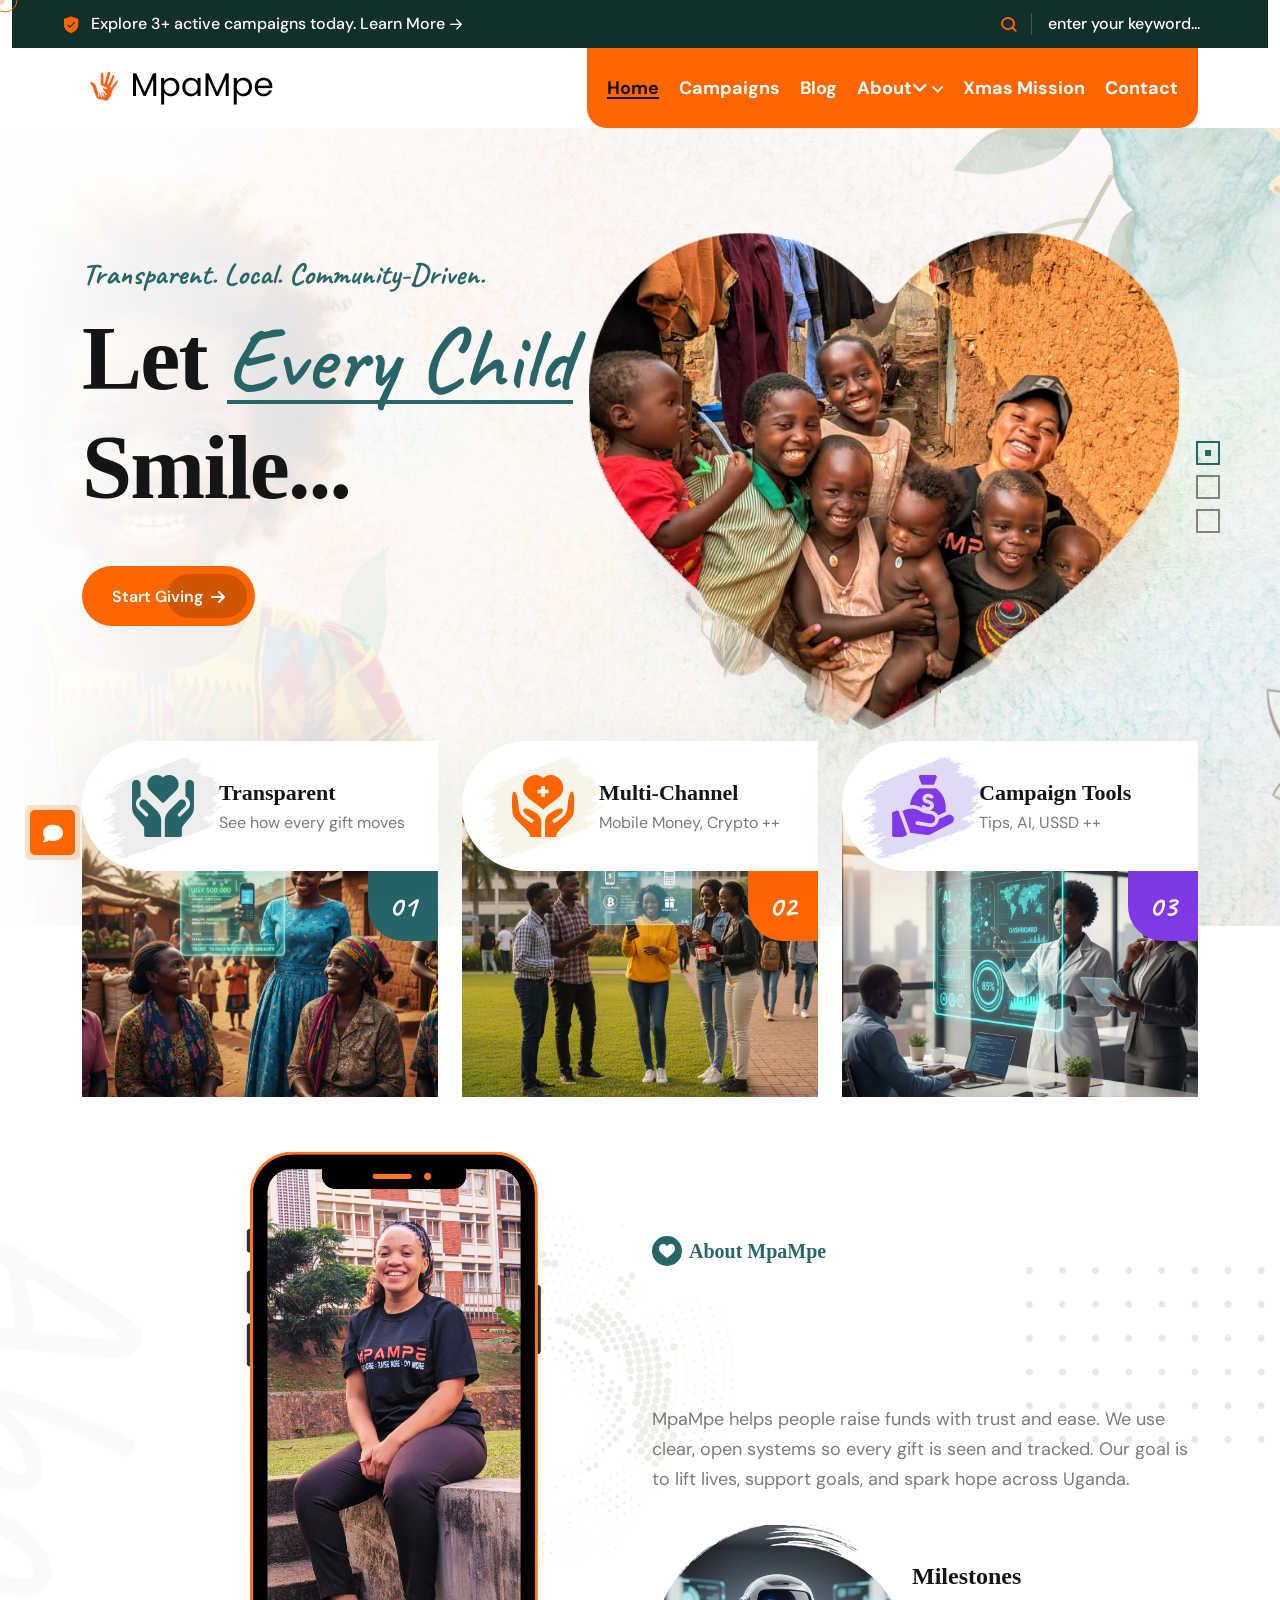
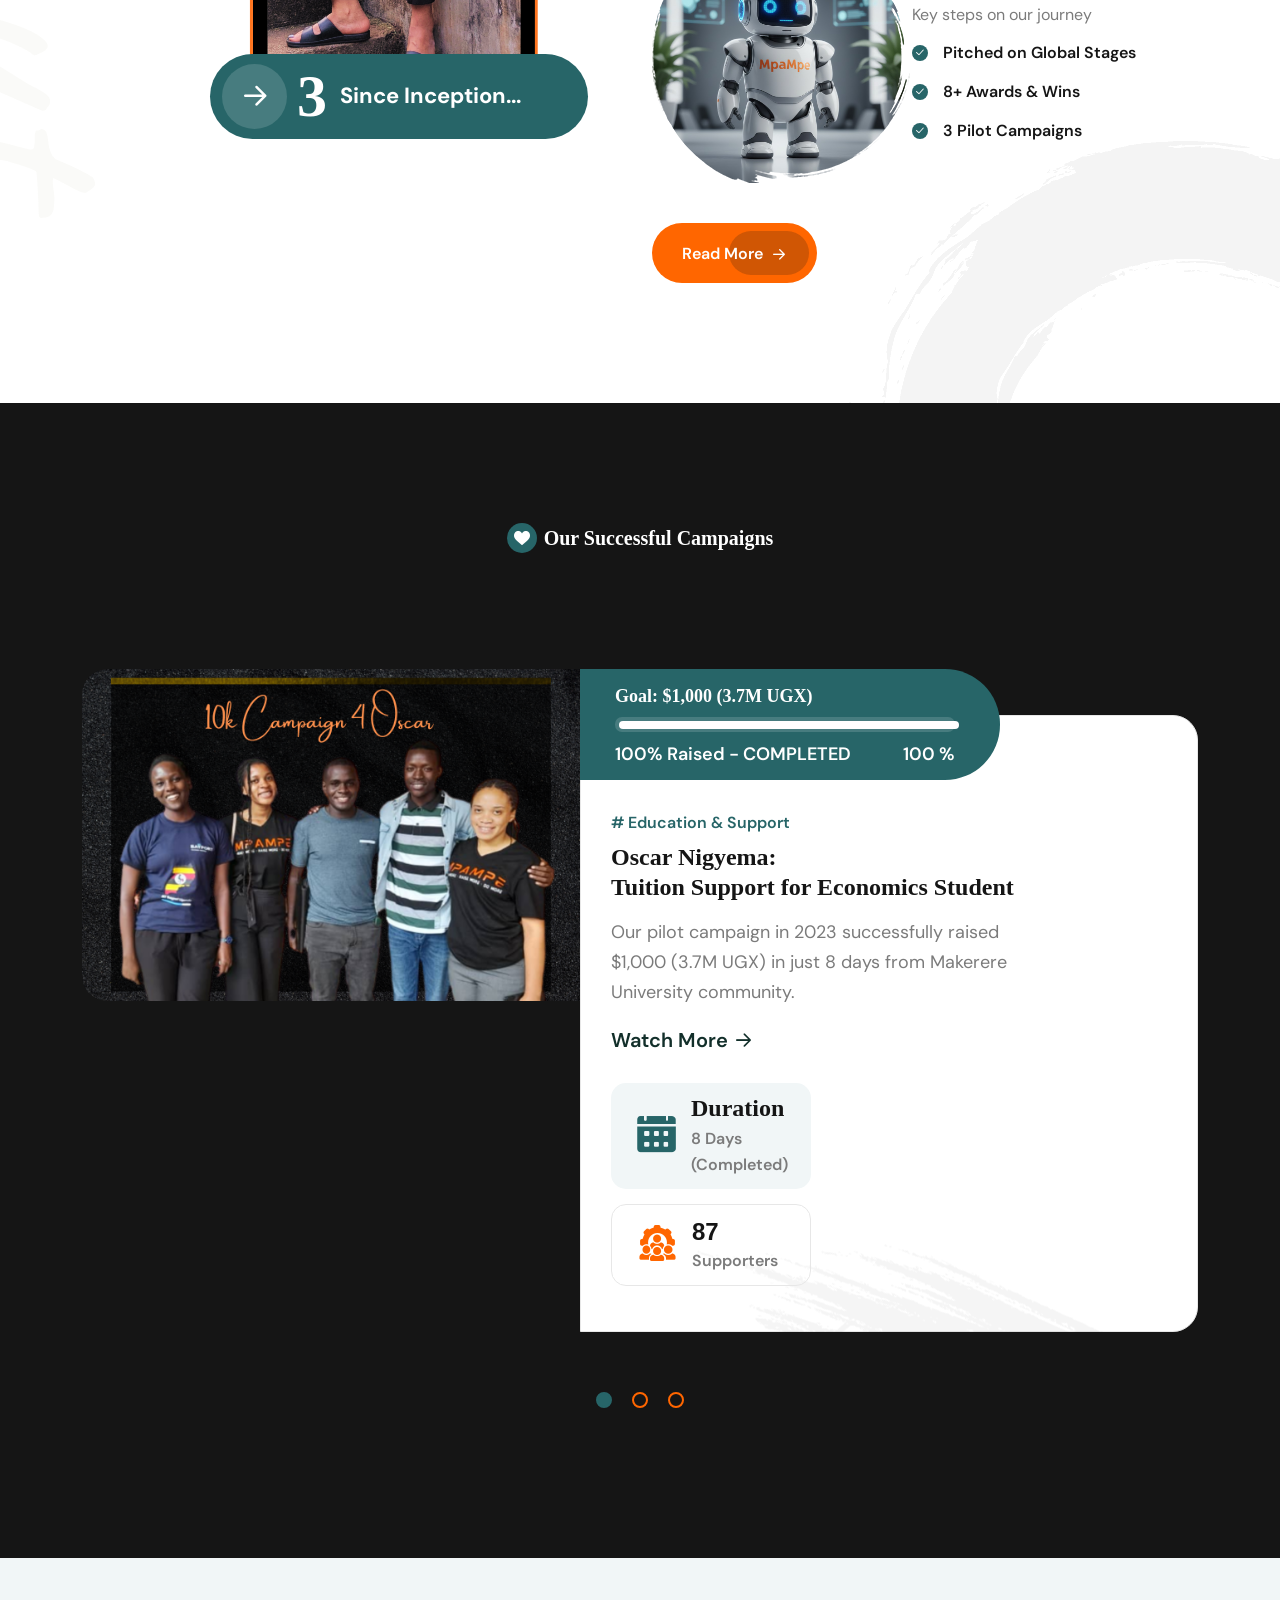
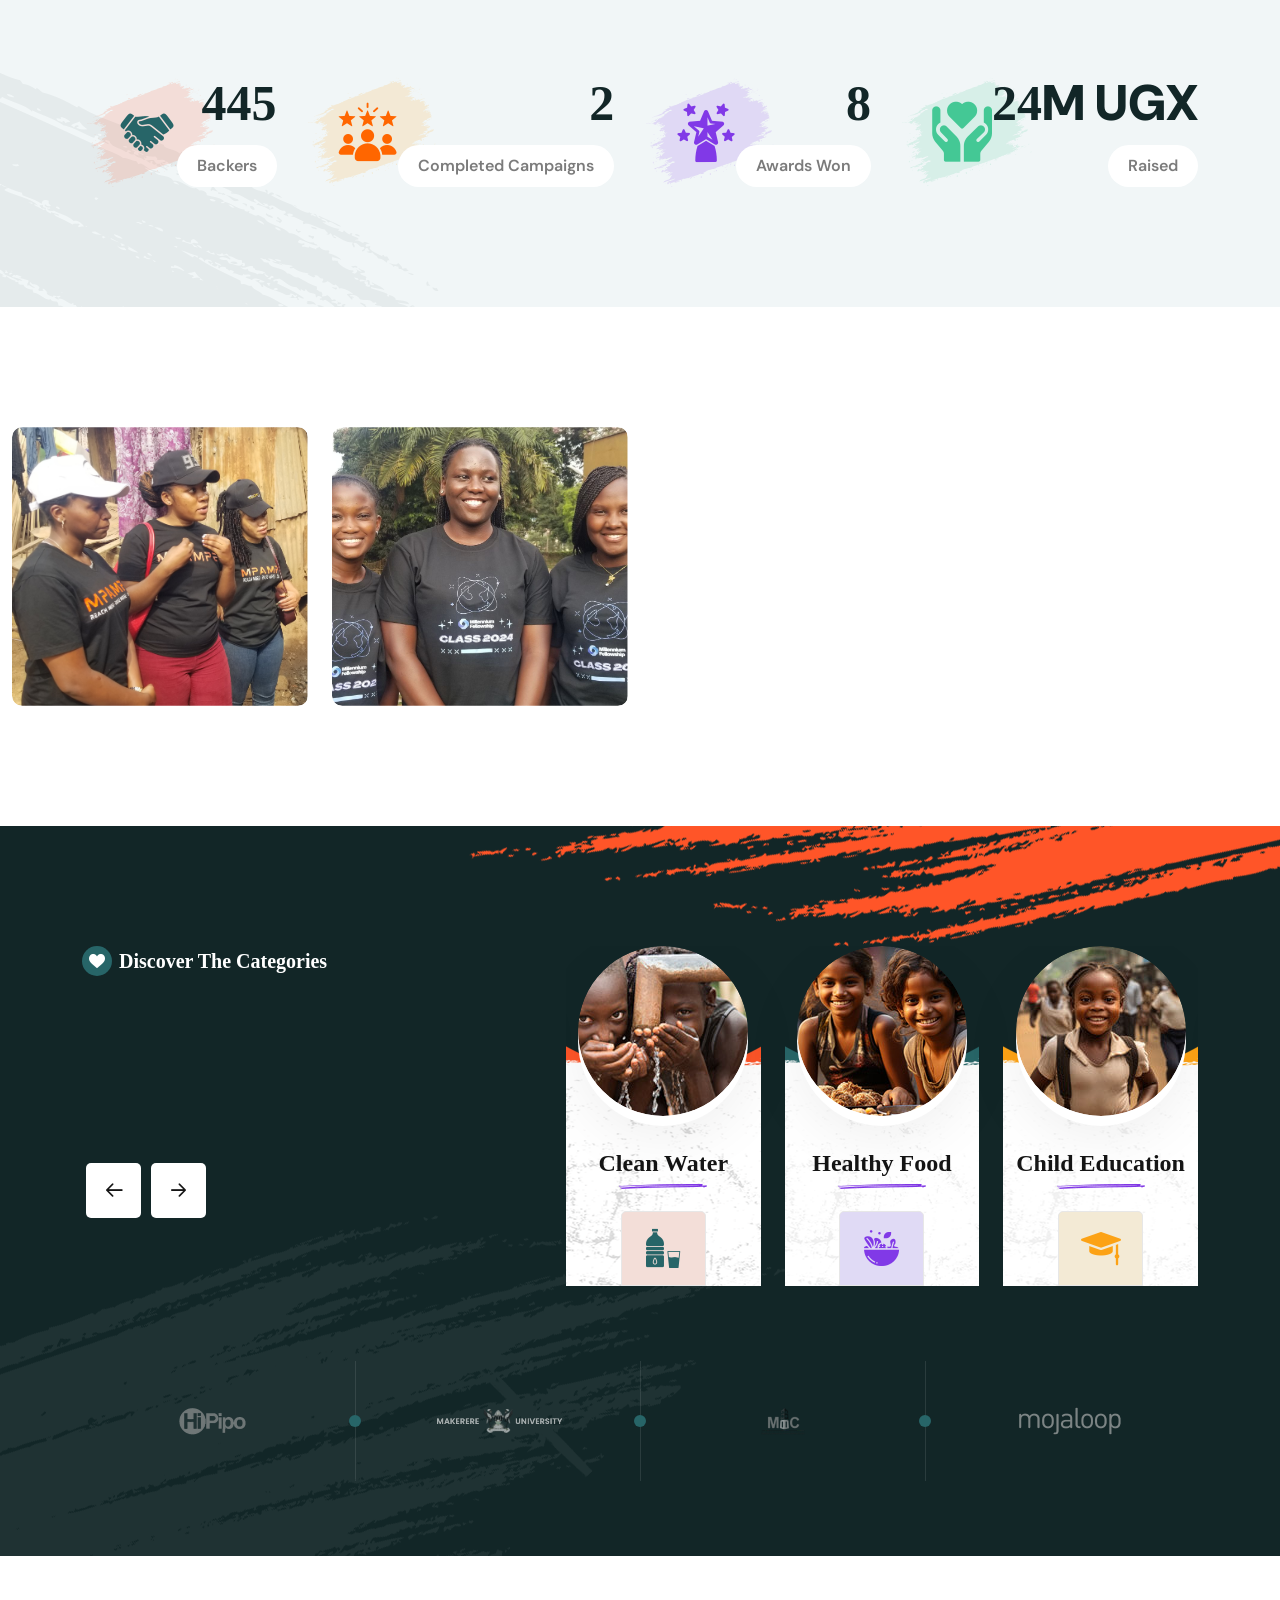
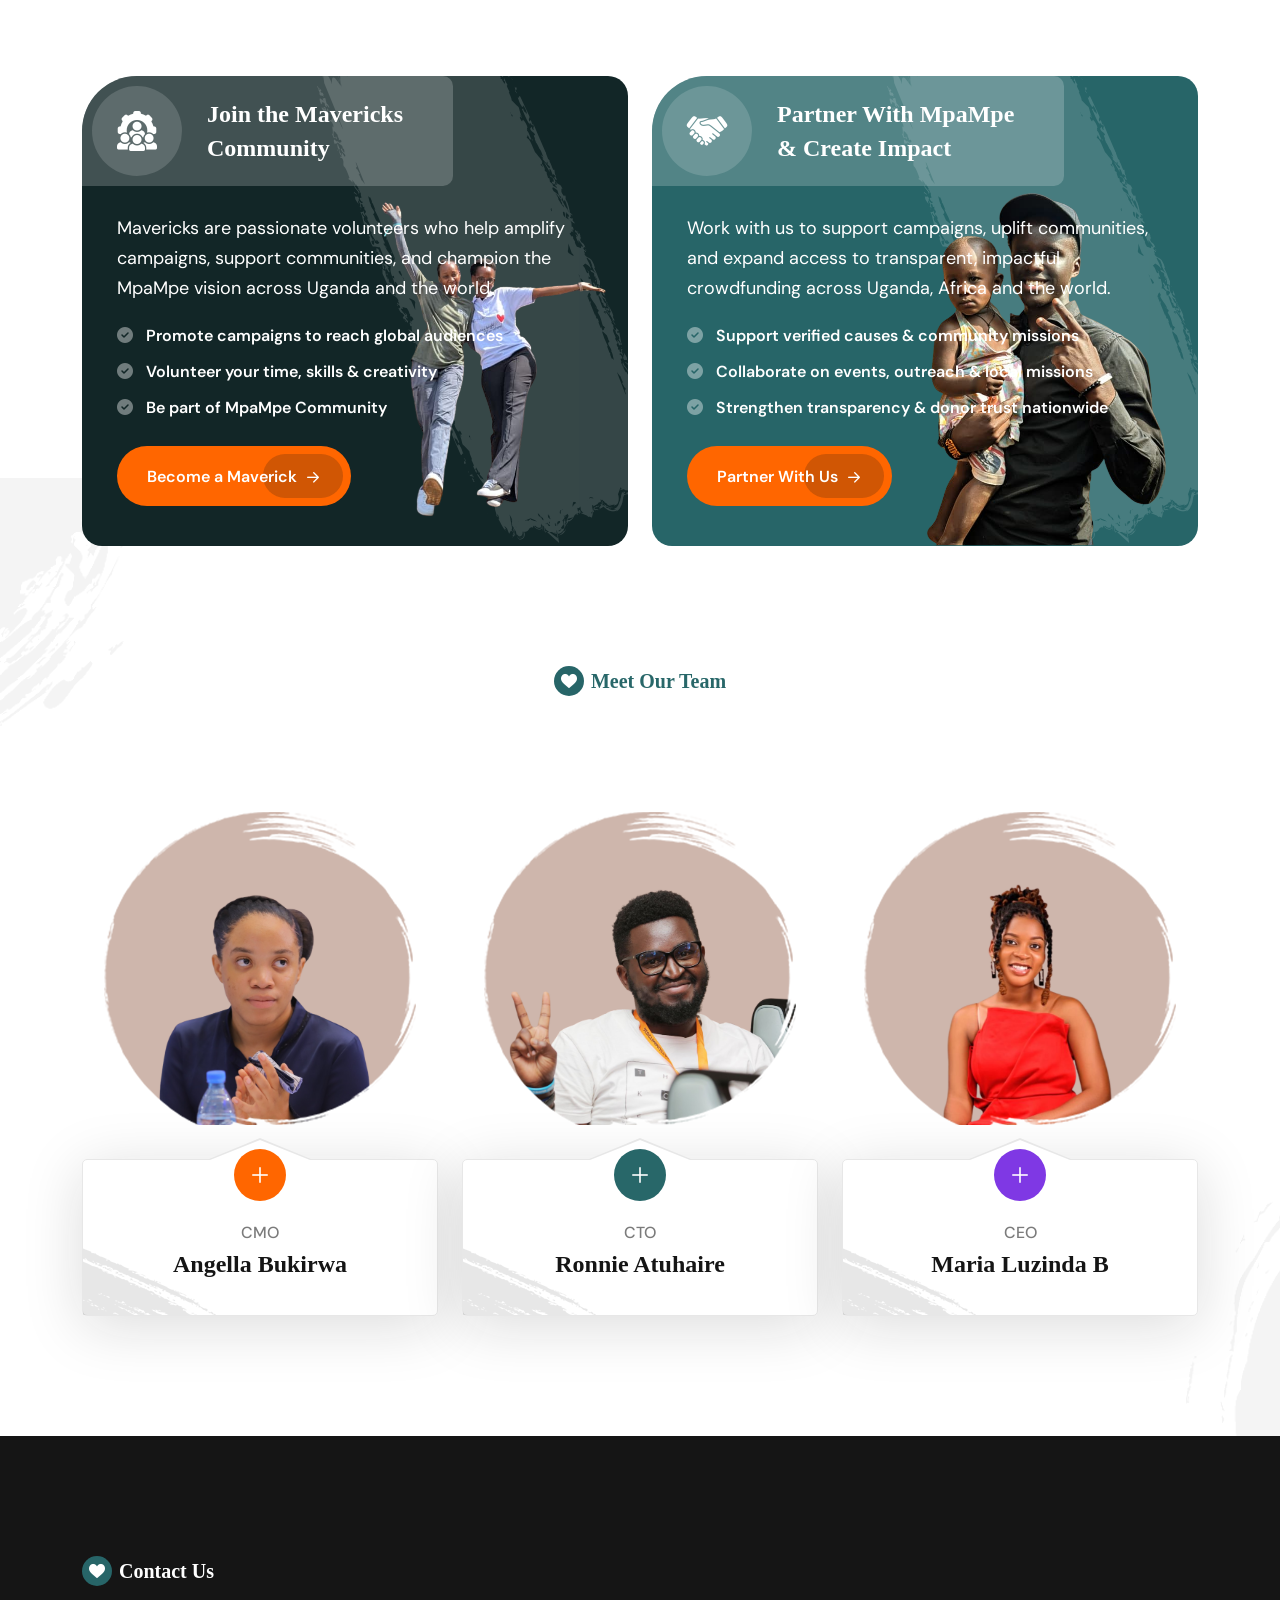
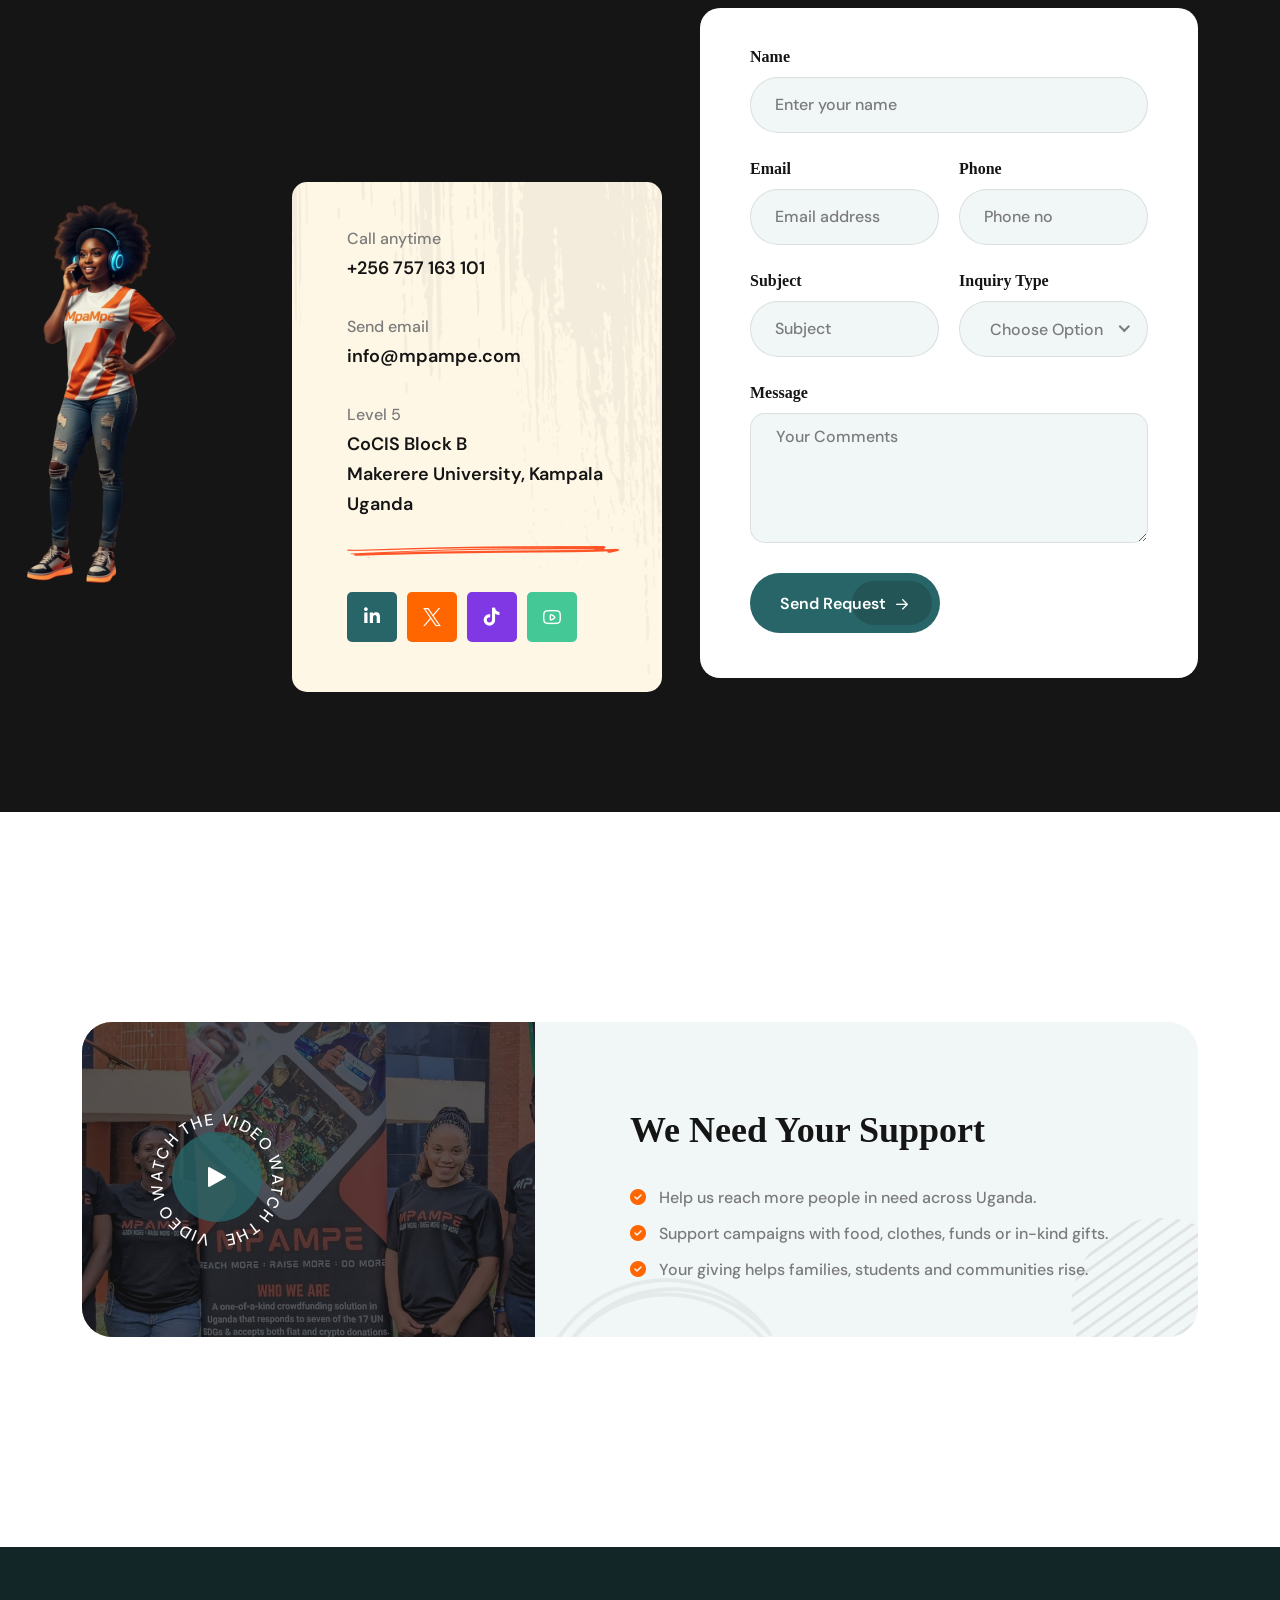
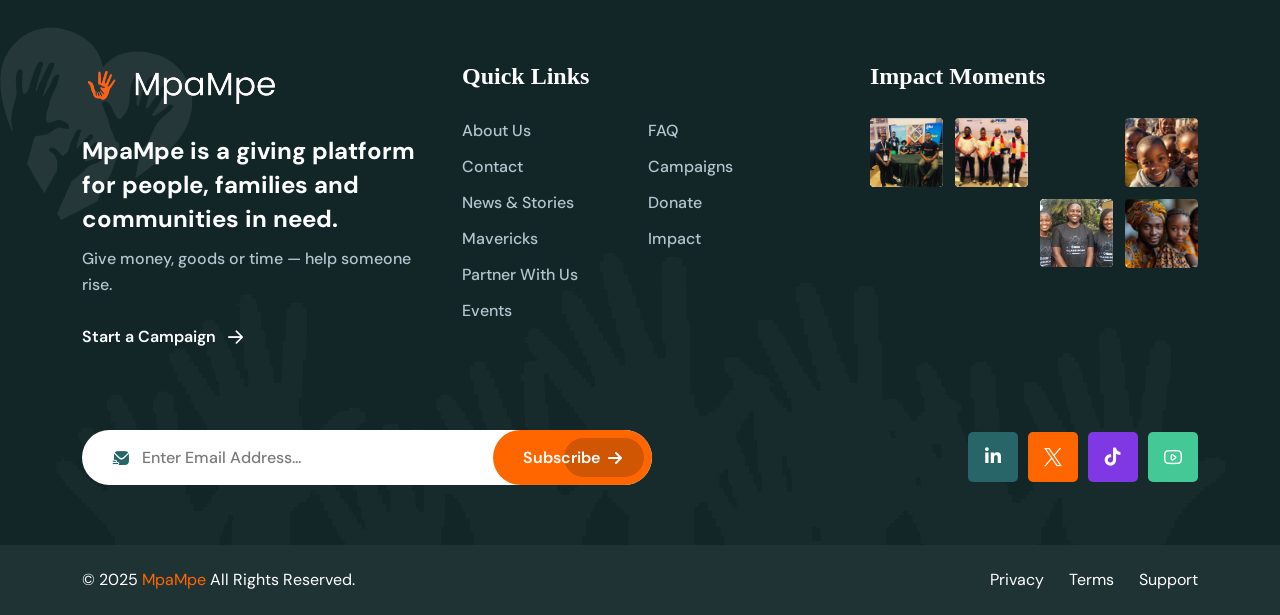
==== commit b38938b8: "Complete Supabase integration: Add dynamic pages, navigation, and full backend functionality - Creat" ====
--- a/index.html
+++ b/index.html
@@ -159,28 +159,31 @@
                     <div class="main-menu-three__left">
                         <div class="main-menu-three__main-menu-box">
                             <a href="#" class="mobile-nav__toggler"><i class="fa fa-bars"></i></a>
-                            <ul class="main-menu__list one-page-scroll-menu">
-                                <li class="megamenu scrollToLink">
-                                    <a href="#home">Home </a>
+                            <ul class="main-menu__list">
+                                <li class="current">
+                                    <a href="index.html">Home</a>
                                 </li>
-                                <li class="scrollToLink">
-                                    <a href="#services">Services</a>
+                                <li>
+                                    <a href="campaigns.html">Campaigns</a>
                                 </li>
-                                <li class="scrollToLink">
-                                    <a href="#about">About</a>
+                                <li>
+                                    <a href="blog.html">Blog</a>
                                 </li>
-                                <li class="scrollToLink">
-                                    <a href="#donations">Campaigns</a>
+                                <li class="dropdown">
+                                    <a href="#">About <i class="fa fa-angle-down"></i></a>
+                                    <ul>
+                                        <li><a href="team.html">Our Team</a></li>
+                                        <li><a href="mavericks.html">Mavericks</a></li>
+                                        <li><a href="awards.html">Awards</a></li>
+                                        <li><a href="gallery.html">Gallery</a></li>
+                                    </ul>
                                 </li>
-                                <li class="scrollToLink">
-                                    <a href="#team">Team</a>
+                                <li>
+                                    <a href="xmas.html">Xmas Mission</a>
                                 </li>
                                 <li class="scrollToLink">
                                     <a href="#contact">Contact</a>
                                 </li>
-                                <!-- <li class="scrollToLink">
-                                    <a href="#blog">Blog</a>
-                                </li> -->
                             </ul>
                         </div>
                     </div>
@@ -1927,6 +1930,16 @@
 <script src="js/SplitText.js"></script>
 <script src="js/script.js"></script>
 
+<!-- Supabase Client Library -->
+<script src="https://cdn.jsdelivr.net/npm/@supabase/supabase-js@2"></script>
+
+<!-- MpaMpe Supabase Integration -->
+<script src="js/supabase-config.js"></script>
+<script src="js/campaigns-api.js"></script>
+<script src="js/donations-api.js"></script>
+<script src="js/auth-modal.js"></script>
+<script src="js/homepage-campaigns.js"></script>
+
 
 
 <!-- Success Popup -->
@@ -1972,24 +1985,37 @@
 
 <script src="https://cdn.jsdelivr.net/npm/sweetalert2@11"></script>
 <script>
-document.getElementById('subscribe-form').addEventListener('submit', function(e){
+// Newsletter subscription with Supabase
+document.getElementById('subscribe-form').addEventListener('submit', async function(e){
     e.preventDefault();
     let formData = new FormData(this);
-
-    fetch('subscribe.php', {
-        method: 'POST',
-        body: formData
-    })
-    .then(res => res.text())
-    .then(data => {
-        if(data.trim() === 'success'){
+    const email = formData.get('email');
+    const name = formData.get('name') || '';
+
+    try {
+        const { data, error } = await supabase
+            .from('newsletter_subscribers')
+            .insert({
+                email: email,
+                name: name,
+                source: 'website'
+            })
+            .select();
+        
+        if (error) {
+            if (error.code === '23505') { // Duplicate email
+                Swal.fire('Already Subscribed!', 'This email is already subscribed to our newsletter.', 'info');
+            } else {
+                throw error;
+            }
+        } else {
             Swal.fire('Subscribed!', 'You are now subscribed to our newsletter.', 'success');
             this.reset();
-        } else {
-            Swal.fire('Oops!', 'Something went wrong. Try again.', 'error');
         }
-    })
-    .catch(() => Swal.fire('Oops!', 'Something went wrong. Try again.', 'error'));
+    } catch (error) {
+        console.error('Newsletter subscription error:', error);
+        Swal.fire('Oops!', 'Something went wrong. Please try again.', 'error');
+    }
 });
 </script>
 
